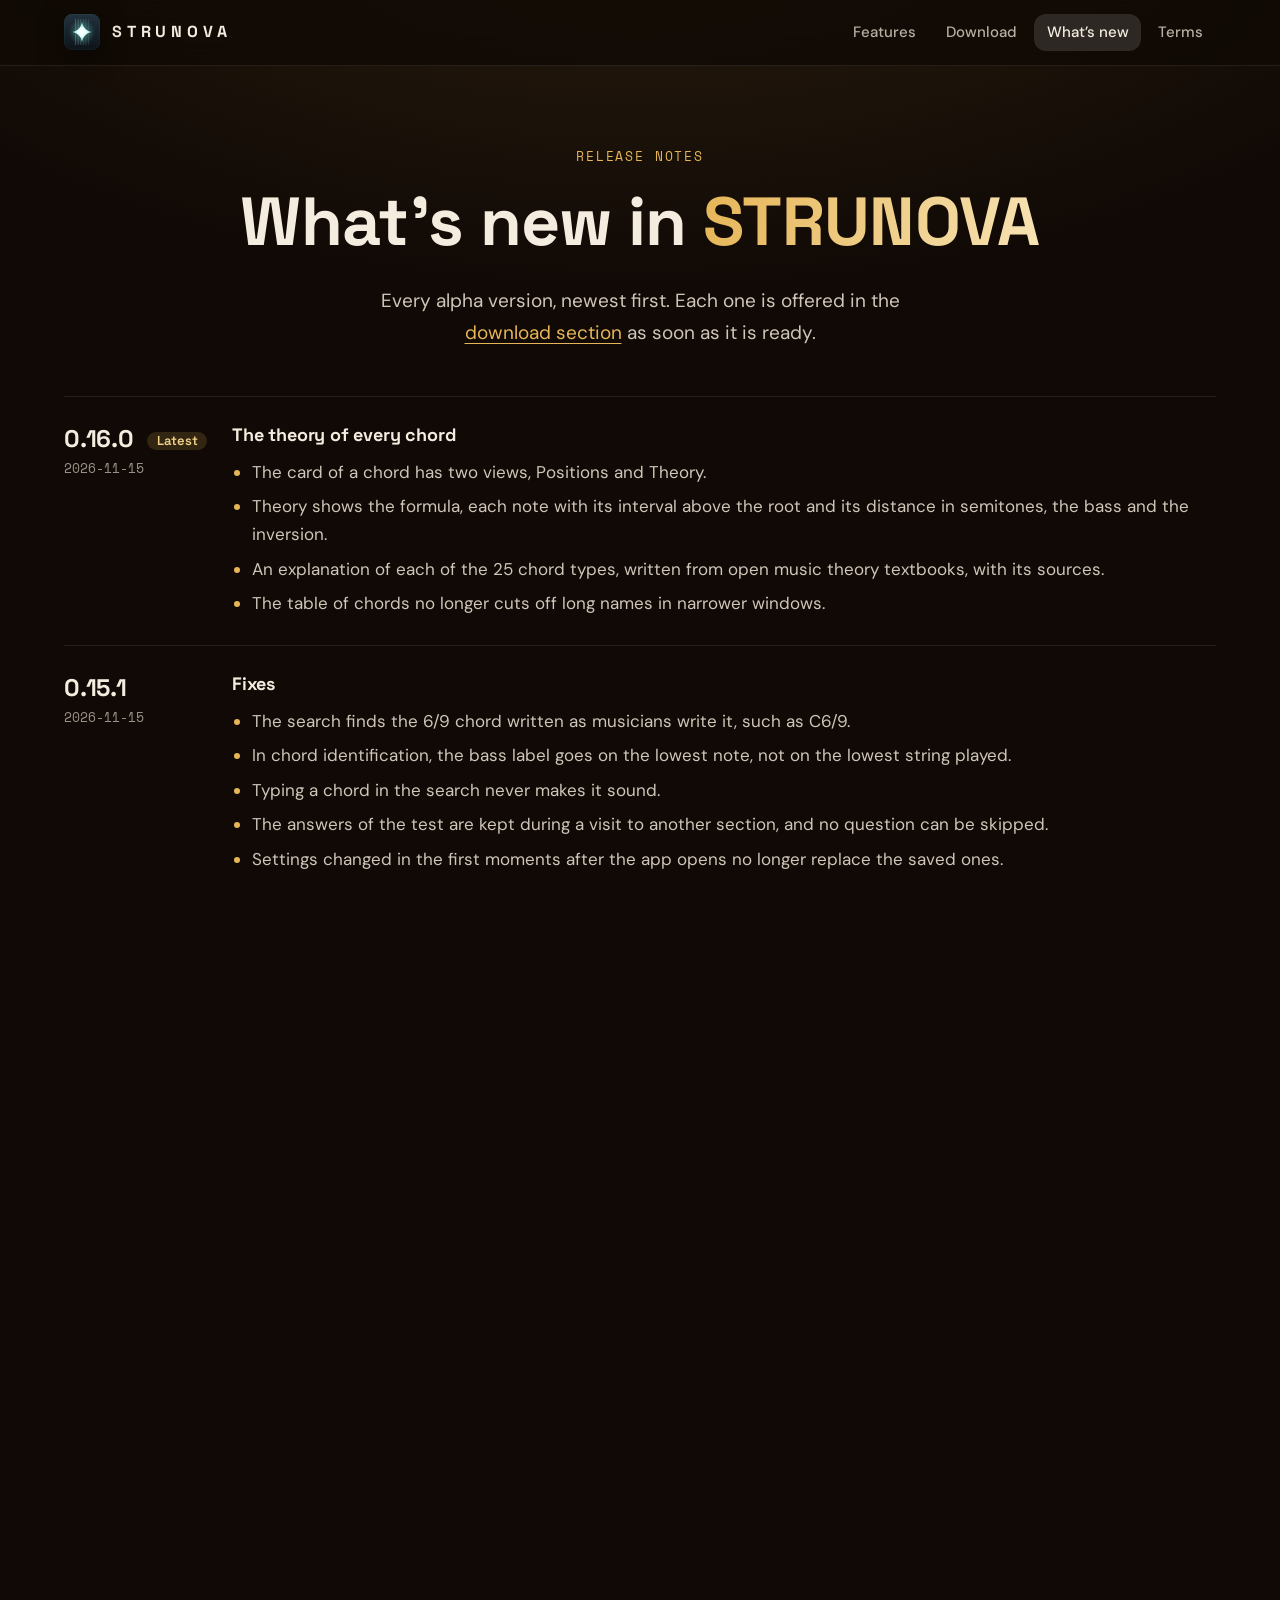
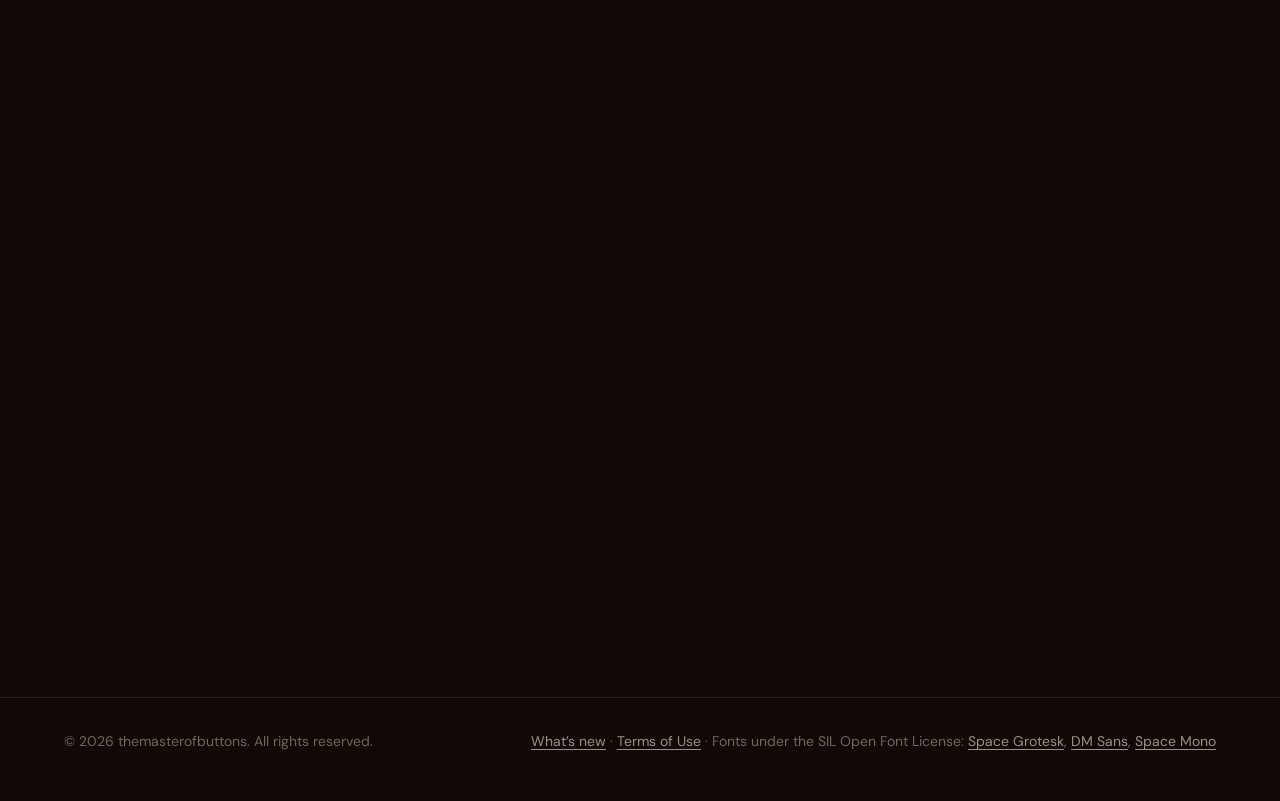
==== releases.html @ 319bda6f "Offer STRUNOVA 0.16.0 alpha: the theory of every chord Co-Authored-By: Claude Opus 5.5 <noreply@anth" ====
<!doctype html>
<html lang="en">
  <head>
    <meta charset="utf-8" />
    <meta name="viewport" content="width=device-width, initial-scale=1" />
    <meta
      http-equiv="Content-Security-Policy"
      content="default-src 'self'; base-uri 'none'; form-action 'none'"
    />
    <meta name="description" content="Release notes of every STRUNOVA alpha version." />
    <meta name="theme-color" content="#100905" />
    <title>What’s new · STRUNOVA</title>
    <link rel="icon" type="image/png" href="favicon.png" />
    <link rel="stylesheet" href="styles.css?v=3" />
  </head>
  <body>
    <header class="top">
      <div class="wrap">
        <a class="brand" href="./" aria-label="STRUNOVA, home">
          <svg viewBox="64 64 896 896" aria-hidden="true">
            <defs>
              <linearGradient id="logo-bg" x1="0" y1="0" x2="0" y2="1">
                <stop offset="0" stop-color="#22323d" />
                <stop offset="1" stop-color="#0d141a" />
              </linearGradient>
              <radialGradient id="logo-glow" cx="0.5" cy="0.5" r="0.5">
                <stop offset="0" stop-color="#62cdbb" stop-opacity="0.55" />
                <stop offset="1" stop-color="#62cdbb" stop-opacity="0" />
              </radialGradient>
              <radialGradient id="logo-star" cx="0.5" cy="0.5" r="0.5">
                <stop offset="0" stop-color="#ffffff" />
                <stop offset="0.45" stop-color="#e9fffb" />
                <stop offset="1" stop-color="#62cdbb" />
              </radialGradient>
            </defs>
            <rect x="64" y="64" width="896" height="896" rx="208" fill="url(#logo-bg)" />
            <rect x="67" y="67" width="890" height="890" rx="205" fill="none" stroke="#62cdbb" stroke-opacity="0.35" stroke-width="6" />
            <g stroke="#aab8c5" stroke-opacity="0.5" stroke-linecap="round">
              <line x1="352" y1="196" x2="352" y2="828" stroke-width="16" />
              <line x1="416" y1="196" x2="416" y2="828" stroke-width="14" />
              <line x1="480" y1="196" x2="480" y2="828" stroke-width="12" />
              <line x1="544" y1="196" x2="544" y2="828" stroke-width="10" />
              <line x1="608" y1="196" x2="608" y2="828" stroke-width="9" />
              <line x1="672" y1="196" x2="672" y2="828" stroke-width="8" />
            </g>
            <circle cx="512" cy="512" r="330" fill="url(#logo-glow)" />
            <path d="M 512 272 Q 550.4 473.6 752 512 Q 550.4 550.4 512 752 Q 473.6 550.4 272 512 Q 473.6 473.6 512 272 Z" fill="url(#logo-star)" />
          </svg>
          <span>STRUNOVA</span>
        </a>
        <nav class="nav" aria-label="Site">
          <a href="./#features">Features</a>
          <a href="./#download">Download</a>
          <a href="releases.html" aria-current="page">What’s new</a>
          <a href="terms.html">Terms</a>
        </nav>
      </div>
    </header>

    <main class="wrap">
      <div class="hero">
        <p class="eyebrow">Release notes</p>
        <h1>What’s new in <span class="gold">STRUNOVA</span></h1>
        <p class="lead">
          Every alpha version, newest first. Each one is offered in the
          <a href="./#download">download section</a> as soon as it is ready.
        </p>
      </div>
        <article class="release reveal">
          <div>
            <h2>0.16.0 <span class="status latest">Latest</span></h2>
            <time datetime="2026-11-15">2026-11-15</time>
          </div>
          <div>
            <h3>The theory of every chord</h3>
            <ul>
            <li>The card of a chord has two views, Positions and Theory.</li>
            <li>Theory shows the formula, each note with its interval above the root and its distance in semitones, the bass and the inversion.</li>
            <li>An explanation of each of the 25 chord types, written from open music theory textbooks, with its sources.</li>
            <li>The table of chords no longer cuts off long names in narrower windows.</li>
            </ul>
          </div>
        </article>
        <article class="release reveal">
          <div>
            <h2>0.15.1</h2>
            <time datetime="2026-11-15">2026-11-15</time>
          </div>
          <div>
            <h3>Fixes</h3>
            <ul>
            <li>The search finds the 6/9 chord written as musicians write it, such as C6/9.</li>
            <li>In chord identification, the bass label goes on the lowest note, not on the lowest string played.</li>
            <li>Typing a chord in the search never makes it sound.</li>
            <li>The answers of the test are kept during a visit to another section, and no question can be skipped.</li>
            <li>Settings changed in the first moments after the app opens no longer replace the saved ones.</li>
            </ul>
          </div>
        </article>
        <article class="release reveal">
          <div>
            <h2>0.15.0</h2>
            <time datetime="2026-11-14">2026-11-14</time>
          </div>
          <div>
            <h3>Lesson 1 is complete</h3>
            <ul>
            <li>Chapters on the amplifier and on effects pedals, with their drawings.</li>
            <li>The whole sound path in an interactive diagram, for each kind of guitar.</li>
            <li>A test of ten questions at the end of the lesson, with the score.</li>
            </ul>
          </div>
        </article>
        <article class="release reveal">
          <div>
            <h2>0.14.5</h2>
            <time datetime="2026-11-14">2026-11-14</time>
          </div>
          <div>
            <h3>More drawings in Lesson 1</h3>
            <ul>
            <li>How a guitar can play its effects through its own body, and how that differs from the pickup of a classic electric guitar.</li>
            <li>Twelve new drawings, among them guitars drawn in the style of a classic electric guitar and of a smart guitar.</li>
            </ul>
          </div>
        </article>
        <article class="release reveal">
          <div>
            <h2>0.14.0</h2>
            <time datetime="2026-11-14">2026-11-14</time>
          </div>
          <div>
            <h3>More chapters of Lesson 1</h3>
            <ul>
            <li>The acoustic and electro-acoustic guitar: steel strings, pickups, the preamplifier, feedback.</li>
            <li>Guitars that play their effects through their own body.</li>
            <li>The electric guitar: magnetic pickups, single-coil and humbucker, volume and tone.</li>
            </ul>
          </div>
        </article>
        <article class="release reveal">
          <div>
            <h2>0.13.0</h2>
            <time datetime="2026-11-14">2026-11-14</time>
          </div>
          <div>
            <h3>Lessons</h3>
            <ul>
            <li>The Theory section starts with Lesson 1, about the guitar and its sound: what sound is, the parts of a guitar, the sound path of a classical guitar.</li>
            <li>Lessons read card by card, with drawings and notes to hear; the chapters read are remembered.</li>
            <li>The sidebar shows the STRUNOVA icon.</li>
            </ul>
          </div>
        </article>
        <article class="release reveal">
          <div>
            <h2>0.12.0</h2>
            <time datetime="2026-11-12">2026-11-12</time>
          </div>
          <div>
            <h3>Favorites</h3>
            <ul>
            <li>A star on every chord keeps it with the position shown.</li>
            <li>The Favorites section shows the starred chords as cards to see, hear and open in the library.</li>
            </ul>
          </div>
        </article>
        <article class="release reveal">
          <div>
            <h2>0.11.0</h2>
            <time datetime="2026-11-11">2026-11-11</time>
          </div>
          <div>
            <h3>Settings</h3>
            <ul>
            <li>The volume is kept from one session to the next.</li>
            <li>Sound as soon as a note or a chord is chosen, a fretboard of 12, 15 or 17 frets, and note names under the mouse.</li>
            <li>Settings are saved automatically, on your computer only.</li>
            </ul>
          </div>
        </article>
        <article class="release reveal">
          <div>
            <h2>0.10.5</h2>
            <time datetime="2026-11-11">2026-11-11</time>
          </div>
          <div>
            <h3>Motion in the manner of iOS and macOS</h3>
            <ul>
            <li>Buttons give way under a click and spring back; selections slide.</li>
            <li>Sliders swell while held and glide to a click; fingers glide to the next position.</li>
            </ul>
          </div>
        </article>
        <article class="release reveal">
          <div>
            <h2>0.10.0</h2>
            <time datetime="2026-11-10">2026-11-10</time>
          </div>
          <div>
            <h3>A new design</h3>
            <ul>
            <li>Warm, dark surfaces and a gold accent, new fonts and icons.</li>
            <li>The chord library as a table of chord types and roots, with the chosen chord beside it.</li>
            <li>A wooden fretboard for chord identification, with an Example button, and example progressions to try.</li>
            <li>The voicing with open strings now comes first among voicings at the same place on the neck.</li>
            </ul>
          </div>
        </article>
        <article class="release reveal">
          <div>
            <h2>0.9.0</h2>
            <time datetime="2026-11-10">2026-11-10</time>
          </div>
          <div>
            <h3>Filters for the positions of a chord</h3>
            <ul>
            <li>Filter by level, open or barre, place on the neck and number of fingers.</li>
            </ul>
          </div>
        </article>
        <article class="release reveal">
          <div>
            <h2>0.8.0</h2>
            <time datetime="2026-11-10">2026-11-10</time>
          </div>
          <div>
            <h3>269 chords</h3>
            <ul>
            <li>Eight more chord types, among them maj9, m9, 13, 6/9, 7♯9 and 7♭9, and more positions along the neck: 269 chords with 459 positions.</li>
            </ul>
          </div>
        </article>
        <article class="release reveal">
          <div>
            <h2>0.7.0</h2>
            <time datetime="2026-11-09">2026-11-09</time>
          </div>
          <div>
            <h3>192 chords</h3>
            <ul>
            <li>Twelve more chord types, from power chords and suspended chords to diminished, augmented and ninth chords, and seven common slash chords.</li>
            </ul>
          </div>
        </article>
        <article class="release reveal">
          <div>
            <h2>0.6.5</h2>
            <time datetime="2026-11-09">2026-11-09</time>
          </div>
          <div>
            <h3>Build music</h3>
            <ul>
            <li>Write chords in your own order, see them with their diagrams and hear them in time.</li>
            </ul>
          </div>
        </article>
        <article class="release reveal">
          <div>
            <h2>0.6.0</h2>
            <time datetime="2026-11-09">2026-11-09</time>
          </div>
          <div>
            <h3>Seventh chords</h3>
            <ul>
            <li>The chord types 7, maj7 and m7, open and barre.</li>
            <li>Identification accepts the tones a chord may leave out, such as the fifth of C7.</li>
            </ul>
          </div>
        </article>
        <article class="release reveal">
          <div>
            <h2>0.5.0</h2>
            <time datetime="2026-11-08">2026-11-08</time>
          </div>
          <div>
            <h3>Chord identification</h3>
            <ul>
            <li>Choose notes on a fretboard and find the chords of the library that have exactly those notes.</li>
            </ul>
          </div>
        </article>
        <article class="release reveal">
          <div>
            <h2>0.4.0</h2>
            <time datetime="2026-11-08">2026-11-08</time>
          </div>
          <div>
            <h3>Listen to the positions</h3>
            <ul>
            <li>Synthesized plucked strings: hear a position strummed, string by string or one string at a time, and every position in turn.</li>
            </ul>
          </div>
        </article>
        <article class="release reveal">
          <div>
            <h2>0.3.0</h2>
            <time datetime="2026-11-08">2026-11-08</time>
          </div>
          <div>
            <h3>Chord diagrams</h3>
            <ul>
            <li>Diagrams with fingers, barres, open and muted strings and the notes of every string.</li>
            </ul>
          </div>
        </article>
        <article class="release reveal">
          <div>
            <h2>0.2.0</h2>
            <time datetime="2026-11-07">2026-11-07</time>
          </div>
          <div>
            <h3>Chord search and a first library</h3>
            <ul>
            <li>Search a chord by name, among 24 major and minor chords with 56 positions played and checked.</li>
            <li>The exact message when a chord is not in the library.</li>
            </ul>
          </div>
        </article>
        <article class="release reveal">
          <div>
            <h2>0.1.1</h2>
            <time datetime="2026-11-07">2026-11-07</time>
          </div>
          <div>
            <h3>The STRUNOVA icon</h3>
            <ul>
            <li>The app gets its icon and its first final look.</li>
            </ul>
          </div>
        </article>
        <article class="release reveal">
          <div>
            <h2>0.1.0</h2>
            <time datetime="2026-11-06">2026-11-06</time>
          </div>
          <div>
            <h3>The first alpha</h3>
            <ul>
            <li>The STRUNOVA window and its sections, in Romanian, working offline.</li>
            </ul>
          </div>
        </article>
    </main>

    <footer>
      <div class="wrap">
        <p>© 2026 themasterofbuttons. All rights reserved.</p>
        <p>
          <a href="releases.html">What’s new</a> · <a href="terms.html">Terms of Use</a> ·
          Fonts under the SIL Open Font License:
          <a href="fonts/LICENSE-space-grotesk.txt">Space Grotesk</a>,
          <a href="fonts/LICENSE-dm-sans.txt">DM Sans</a>,
          <a href="fonts/LICENSE-space-mono.txt">Space Mono</a>
        </p>
      </div>
    </footer>

    <script src="script.js"></script>
  </body>
</html>
---- styles.css ----
/* The STRUNOVA website, in the theme of the desktop app: warm, almost black
   surfaces, cream text and a gold accent, with the app's own fonts. */

/* Fonts bundled with the site (SIL Open Font License, see fonts/). */
@font-face {
  font-family: "Space Grotesk";
  font-style: normal;
  font-display: swap;
  font-weight: 300 700;
  src: url("fonts/space-grotesk-latin-ext-wght-normal.woff2") format("woff2");
  unicode-range: U+0100-02BA, U+02BD-02C5, U+02C7-02CC, U+02CE-02D7,
    U+02DD-02FF, U+0304, U+0308, U+0329, U+1D00-1DBF, U+1E00-1E9F, U+1EF2-1EFF,
    U+2020, U+20A0-20AB, U+20AD-20C0, U+2113, U+2C60-2C7F, U+A720-A7FF;
}

@font-face {
  font-family: "Space Grotesk";
  font-style: normal;
  font-display: swap;
  font-weight: 300 700;
  src: url("fonts/space-grotesk-latin-wght-normal.woff2") format("woff2");
  unicode-range: U+0000-00FF, U+0131, U+0152-0153, U+02BB-02BC, U+02C6, U+02DA,
    U+02DC, U+0304, U+0308, U+0329, U+2000-206F, U+20AC, U+2122, U+2191, U+2193,
    U+2212, U+2215, U+FEFF, U+FFFD;
}

@font-face {
  font-family: "DM Sans";
  font-style: normal;
  font-display: swap;
  font-weight: 100 1000;
  src: url("fonts/dm-sans-latin-ext-wght-normal.woff2") format("woff2");
  unicode-range: U+0100-02BA, U+02BD-02C5, U+02C7-02CC, U+02CE-02D7,
    U+02DD-02FF, U+0304, U+0308, U+0329, U+1D00-1DBF, U+1E00-1E9F, U+1EF2-1EFF,
    U+2020, U+20A0-20AB, U+20AD-20C0, U+2113, U+2C60-2C7F, U+A720-A7FF;
}

@font-face {
  font-family: "DM Sans";
  font-style: normal;
  font-display: swap;
  font-weight: 100 1000;
  src: url("fonts/dm-sans-latin-wght-normal.woff2") format("woff2");
  unicode-range: U+0000-00FF, U+0131, U+0152-0153, U+02BB-02BC, U+02C6, U+02DA,
    U+02DC, U+0304, U+0308, U+0329, U+2000-206F, U+20AC, U+2122, U+2191, U+2193,
    U+2212, U+2215, U+FEFF, U+FFFD;
}

@font-face {
  font-family: "Space Mono";
  font-style: normal;
  font-display: swap;
  font-weight: 400;
  src: url("fonts/space-mono-latin-ext-400-normal.woff2") format("woff2");
  unicode-range: U+0100-02BA, U+02BD-02C5, U+02C7-02CC, U+02CE-02D7,
    U+02DD-02FF, U+0304, U+0308, U+0329, U+1D00-1DBF, U+1E00-1E9F, U+1EF2-1EFF,
    U+2020, U+20A0-20AB, U+20AD-20C0, U+2113, U+2C60-2C7F, U+A720-A7FF;
}

@font-face {
  font-family: "Space Mono";
  font-style: normal;
  font-display: swap;
  font-weight: 400;
  src: url("fonts/space-mono-latin-400-normal.woff2") format("woff2");
  unicode-range: U+0000-00FF, U+0131, U+0152-0153, U+02BB-02BC, U+02C6, U+02DA,
    U+02DC, U+0304, U+0308, U+0329, U+2000-206F, U+20AC, U+2122, U+2191, U+2193,
    U+2212, U+2215, U+FEFF, U+FFFD;
}

@font-face {
  font-family: "Space Mono";
  font-style: normal;
  font-display: swap;
  font-weight: 700;
  src: url("fonts/space-mono-latin-ext-700-normal.woff2") format("woff2");
  unicode-range: U+0100-02BA, U+02BD-02C5, U+02C7-02CC, U+02CE-02D7,
    U+02DD-02FF, U+0304, U+0308, U+0329, U+1D00-1DBF, U+1E00-1E9F, U+1EF2-1EFF,
    U+2020, U+20A0-20AB, U+20AD-20C0, U+2113, U+2C60-2C7F, U+A720-A7FF;
}

@font-face {
  font-family: "Space Mono";
  font-style: normal;
  font-display: swap;
  font-weight: 700;
  src: url("fonts/space-mono-latin-700-normal.woff2") format("woff2");
  unicode-range: U+0000-00FF, U+0131, U+0152-0153, U+02BB-02BC, U+02C6, U+02DA,
    U+02DC, U+0304, U+0308, U+0329, U+2000-206F, U+20AC, U+2122, U+2191, U+2193,
    U+2212, U+2215, U+FEFF, U+FFFD;
}

:root {
  --bg: #100905;
  --surface: #1e1714;
  --surface-strong: #29231f;
  --surface-active: #2e2825;
  --text: #f4ecdf;
  --text-muted: #9a9085;
  --text-faint: #6f665d;
  --accent: #e6b557;
  --accent-light: #f2d28a;
  --accent-deep: #d4923c;
  --on-accent: #1d140b;
  --danger: #ff6b5a;
  --border: color-mix(in srgb, var(--text) 9%, transparent);
  --accent-soft: color-mix(in srgb, var(--accent) 16%, transparent);
  --accent-border: color-mix(in srgb, var(--accent) 45%, transparent);
  --gradient-accent: linear-gradient(
    135deg,
    var(--accent-light) 0%,
    var(--accent) 48%,
    var(--accent-deep) 100%
  );
  --gradient-title: linear-gradient(100deg, var(--accent) 0%, #f7e3b4 100%);
  --font-display: "Space Grotesk", "DM Sans", system-ui, sans-serif;
  --font-sans: "DM Sans", system-ui, "Segoe UI", Roboto, "Noto Sans", sans-serif;
  --font-mono: "Space Mono", "DejaVu Sans Mono", monospace;
  --radius: 1.25rem;
  /* A spring that overshoots a little, as on iOS and macOS. */
  --ease-spring: cubic-bezier(0.34, 1.4, 0.64, 1);
  --ease-out: cubic-bezier(0.22, 1, 0.36, 1);
  color-scheme: dark;
}

*,
*::before,
*::after {
  box-sizing: border-box;
}

html {
  scroll-behavior: smooth;
  scroll-padding-top: 5rem;
}

body {
  margin: 0;
  background-color: var(--bg);
  background-image: radial-gradient(
    ellipse 80rem 40rem at 50% -10rem,
    color-mix(in srgb, var(--accent) 14%, transparent),
    transparent 70%
  );
  background-repeat: no-repeat;
  color: var(--text);
  font-family: var(--font-sans);
  font-size: 1.0625rem;
  line-height: 1.65;
  -webkit-font-smoothing: antialiased;
}

h1,
h2,
h3 {
  margin: 0;
  font-family: var(--font-display);
  line-height: 1.15;
  letter-spacing: -0.01em;
}

p {
  margin: 0;
}

a {
  color: var(--accent);
  text-underline-offset: 0.2em;
}

code,
pre {
  font-family: var(--font-mono);
}

::selection {
  background-color: var(--accent-border);
}

:focus-visible {
  outline: 2px solid var(--accent);
  outline-offset: 3px;
}

.wrap {
  width: min(72rem, 100% - 3rem);
  margin: 0 auto;
}

/* The top bar */

.top {
  position: sticky;
  top: 0;
  z-index: 10;
  border-bottom: 1px solid var(--border);
  background-color: color-mix(in srgb, var(--bg) 78%, transparent);
  backdrop-filter: blur(14px);
}

.top .wrap {
  display: flex;
  flex-wrap: wrap;
  align-items: center;
  justify-content: space-between;
  gap: 0.75rem 1.5rem;
  padding: 0.85rem 0;
}

.brand {
  display: inline-flex;
  align-items: center;
  gap: 0.75rem;
  color: var(--text);
  text-decoration: none;
}

.brand svg {
  width: 2.25rem;
  height: 2.25rem;
  filter: drop-shadow(0 6px 14px rgb(0 0 0 / 45%));
}

.brand span {
  font-family: var(--font-display);
  font-size: 1rem;
  font-weight: 700;
  letter-spacing: 0.3em;
}

.nav {
  display: flex;
  flex-wrap: wrap;
  gap: 0.25rem;
}

.nav a {
  padding: 0.4rem 0.8rem;
  border-radius: 0.75rem;
  color: #b8afa4;
  font-size: 0.9375rem;
  font-weight: 500;
  text-decoration: none;
  transition:
    background-color 150ms ease,
    color 150ms ease;
}

.nav a:hover,
.nav a[aria-current="page"] {
  background-color: var(--surface-active);
  color: var(--text);
}

/* Buttons */

.button {
  display: inline-flex;
  align-items: center;
  justify-content: center;
  gap: 0.6rem;
  min-height: 3.25rem;
  padding: 0 1.6rem;
  border-radius: 0.9rem;
  background: var(--gradient-accent);
  color: var(--on-accent);
  font-weight: 700;
  text-decoration: none;
  box-shadow: 0 10px 30px -12px color-mix(in srgb, var(--accent) 70%, transparent);
  transition:
    box-shadow 200ms ease,
    scale 450ms var(--ease-spring);
}

.button:hover {
  box-shadow: 0 0 28px color-mix(in srgb, var(--accent) 45%, transparent);
}

.button:active {
  scale: 0.96;
  transition-duration: 90ms;
}

.button svg {
  width: 1.2rem;
  height: 1.2rem;
}

.button.quiet {
  background: var(--surface-active);
  color: var(--text);
  box-shadow: none;
}

.button.quiet:hover {
  background: #3a332e;
}

/* The hero */

.hero {
  padding: 5rem 0 3rem;
  text-align: center;
}

.eyebrow {
  margin: 0 0 1rem;
  color: var(--accent);
  font-family: var(--font-mono);
  font-size: 0.8125rem;
  letter-spacing: 0.14em;
  text-transform: uppercase;
}

.hero h1 {
  max-width: 50rem;
  margin: 0 auto;
  font-size: clamp(2.5rem, 6vw, 4.25rem);
  font-weight: 700;
}

.gold {
  background: var(--gradient-title);
  background-clip: text;
  color: transparent;
}

.lead {
  max-width: 38rem;
  margin: 1.5rem auto 0;
  color: #cfc6b9;
  font-size: 1.1875rem;
}

.actions {
  display: flex;
  flex-wrap: wrap;
  justify-content: center;
  gap: 0.75rem;
  margin-top: 2.25rem;
}

.meta {
  margin-top: 1rem;
  color: var(--text-muted);
  font-size: 0.9375rem;
}

.status {
  display: inline-flex;
  align-items: center;
  gap: 0.35rem;
  padding: 0.1rem 0.6rem;
  border-radius: 999px;
  background-color: var(--accent-soft);
  color: var(--accent-light);
  font-size: 0.8125rem;
  font-weight: 600;
}

/* The alpha warning, in red as the owner asked. */
.alert {
  max-width: 44rem;
  margin: 2.5rem auto 0;
  padding: 1.1rem 1.4rem;
  border: 2px solid var(--danger);
  border-radius: 1rem;
  background-color: color-mix(in srgb, var(--danger) 9%, transparent);
  text-align: left;
}

.alert p {
  color: #f6d3cc;
  font-size: 0.9375rem;
}

.alert p + p {
  margin-top: 0.6rem;
}

.alert strong {
  color: #ffb3a8;
}

.alert code {
  color: var(--text);
}

/* A window that frames a screenshot of the app. */
.shot {
  position: relative;
  margin: 0;
  overflow: hidden;
  border: 1px solid var(--border);
  border-radius: 1rem;
  background-color: var(--surface);
  box-shadow:
    0 40px 80px -30px rgb(0 0 0 / 85%),
    0 0 0 1px rgb(0 0 0 / 40%);
}

.shot::before {
  content: "";
  display: block;
  height: 1.9rem;
  border-bottom: 1px solid var(--border);
  background:
    radial-gradient(circle at 1.1rem 50%, #ff5f57 0.3rem, transparent 0.32rem),
    radial-gradient(circle at 2.1rem 50%, #febc2e 0.3rem, transparent 0.32rem),
    radial-gradient(circle at 3.1rem 50%, #28c840 0.3rem, transparent 0.32rem),
    #1a1411;
}

.shot img {
  display: block;
  width: 100%;
  height: auto;
}

.hero .shot {
  max-width: 64rem;
  margin: 4rem auto 0;
}

.glow {
  position: relative;
}

.glow::after {
  content: "";
  position: absolute;
  inset: 15% 10% -5%;
  z-index: -1;
  border-radius: 50%;
  background: radial-gradient(
    closest-side,
    color-mix(in srgb, var(--accent) 30%, transparent),
    transparent
  );
  filter: blur(40px);
}

/* Numbers */

.stats {
  display: grid;
  grid-template-columns: repeat(4, minmax(0, 1fr));
  gap: 1rem;
  margin: 4rem auto 0;
  padding: 0;
  list-style: none;
}

.stats li {
  padding: 1.4rem 1.5rem;
  border: 1px solid var(--border);
  border-radius: var(--radius);
  background: linear-gradient(160deg, #221b18 0%, var(--surface) 55%);
  text-align: left;
}

.stats strong {
  display: block;
  font-family: var(--font-display);
  font-size: 2.5rem;
  font-weight: 700;
  line-height: 1;
}

.stats span {
  display: block;
  margin-top: 0.5rem;
  color: var(--text-muted);
  font-size: 0.9375rem;
}

/* Sections */

section {
  padding: 5rem 0 0;
}

.section-title {
  max-width: 44rem;
  margin-bottom: 3rem;
}

.section-title h2 {
  font-size: clamp(2rem, 4vw, 2.75rem);
}

.section-title p {
  margin-top: 1rem;
  color: var(--text-muted);
}

/* A feature: words on one side, the app on the other. */
.feature {
  display: grid;
  grid-template-columns: minmax(0, 5fr) minmax(0, 7fr);
  align-items: center;
  gap: 3rem;
  margin-bottom: 5rem;
}

.feature:nth-child(even) .feature-text {
  order: 2;
}

.feature h3 {
  font-size: 1.75rem;
}

.feature p {
  margin-top: 0.9rem;
  color: #cfc6b9;
}

.feature ul {
  display: flex;
  flex-direction: column;
  gap: 0.5rem;
  margin: 1.25rem 0 0;
  padding-left: 1.25rem;
  color: var(--text-muted);
}

.feature li::marker {
  color: var(--accent);
}

.tag {
  display: inline-block;
  margin-bottom: 0.75rem;
  color: var(--accent);
  font-family: var(--font-mono);
  font-size: 0.8125rem;
  letter-spacing: 0.08em;
  text-transform: uppercase;
}

/* Cards */

.cards {
  display: grid;
  grid-template-columns: repeat(auto-fit, minmax(16rem, 1fr));
  gap: 1rem;
  margin: 0;
  padding: 0;
  list-style: none;
}

.card {
  padding: 1.6rem;
  border: 1px solid var(--border);
  border-radius: var(--radius);
  background: linear-gradient(160deg, #221b18 0%, var(--surface) 55%);
  box-shadow: inset 0 1px 0 color-mix(in srgb, var(--text) 5%, transparent);
  transition:
    border-color 200ms ease,
    translate 450ms var(--ease-spring);
}

.card:hover {
  border-color: var(--accent-border);
  translate: 0 -4px;
}

.card h3 {
  font-size: 1.25rem;
}

.card p {
  margin-top: 0.6rem;
  color: var(--text-muted);
}

.card .icon {
  display: grid;
  place-items: center;
  width: 2.75rem;
  height: 2.75rem;
  margin-bottom: 1.1rem;
  border-radius: 0.85rem;
  background-color: var(--accent-soft);
  color: var(--accent);
}

.card .icon svg {
  width: 1.4rem;
  height: 1.4rem;
}

/* The principle */

.principle {
  padding: 2.5rem;
  border: 1px solid var(--accent-border);
  border-radius: var(--radius);
  background:
    radial-gradient(
      circle at 90% 20%,
      color-mix(in srgb, var(--accent) 18%, transparent),
      transparent 55%
    ),
    linear-gradient(135deg, #2a2016 0%, var(--surface) 60%);
}

.principle h2 {
  font-size: clamp(1.75rem, 3.5vw, 2.5rem);
}

.principle p {
  max-width: 42rem;
  margin-top: 1rem;
  color: #d8cfc2;
  font-size: 1.125rem;
}

/* Download */

.download {
  display: grid;
  grid-template-columns: minmax(0, 1fr) minmax(0, 1fr);
  gap: 1.5rem;
  align-items: start;
}

.panel {
  padding: 2rem;
  border: 1px solid var(--border);
  border-radius: var(--radius);
  background: linear-gradient(160deg, #221b18 0%, var(--surface) 55%);
}

.panel h3 {
  font-size: 1.375rem;
}

.panel p,
.panel li {
  color: #cfc6b9;
}

/* Long paths and commands may break anywhere rather than leave the panel. */
.panel p code {
  overflow-wrap: anywhere;
}

.panel p + p,
.panel .button + p {
  margin-top: 0.9rem;
}

.panel .button {
  margin-top: 1.4rem;
}

.small {
  color: var(--text-muted) !important;
  font-size: 0.9375rem;
}

.steps {
  display: flex;
  flex-direction: column;
  gap: 0.6rem;
  margin: 1rem 0 0;
  padding-left: 1.4rem;
}

.steps li::marker {
  color: var(--accent);
  font-family: var(--font-mono);
}

.panel .steps + p,
.panel .code + p {
  margin-top: 1.1rem;
}

.code {
  display: flex;
  align-items: center;
  gap: 0.75rem;
  margin-top: 0.75rem;
  padding: 0.75rem 0.9rem;
  border: 1px solid var(--border);
  border-radius: 0.8rem;
  background-color: #150f0c;
}

.code code {
  flex: 1;
  min-width: 0;
  overflow-wrap: anywhere;
  color: var(--text);
  font-size: 0.875rem;
}

.copy {
  flex: none;
  padding: 0.3rem 0.7rem;
  border: 1px solid var(--border);
  border-radius: 999px;
  background-color: var(--surface-active);
  color: var(--text-muted);
  font: inherit;
  font-size: 0.8125rem;
  cursor: pointer;
  transition:
    color 150ms ease,
    border-color 150ms ease,
    scale 400ms var(--ease-spring);
}

.copy:hover {
  border-color: var(--accent-border);
  color: var(--text);
}

.copy:active {
  scale: 0.92;
}

.copy[data-copied="true"] {
  border-color: var(--accent);
  color: var(--accent);
}

/* The copy buttons need the script; without it the text is still there to
   select by hand. */
html:not(.js) .copy {
  display: none;
}

/* What's new */

.release {
  display: grid;
  grid-template-columns: 9rem minmax(0, 1fr);
  gap: 1.5rem;
  padding: 1.75rem 0;
  border-top: 1px solid var(--border);
}

.release h2 {
  font-size: 1.5rem;
}

.release time {
  display: block;
  margin-top: 0.35rem;
  color: var(--text-muted);
  font-family: var(--font-mono);
  font-size: 0.8125rem;
}

.release h3 {
  font-size: 1.125rem;
}

.release ul {
  display: flex;
  flex-direction: column;
  gap: 0.4rem;
  margin: 0.75rem 0 0;
  padding-left: 1.25rem;
  color: #cfc6b9;
}

.release li::marker {
  color: var(--accent);
}

.latest {
  margin-left: 0.5rem;
  vertical-align: middle;
}

/* Terms */

.legal {
  max-width: 46rem;
  padding: 4rem 0 2rem;
}

.legal h1 {
  font-size: clamp(2rem, 5vw, 3rem);
}

.legal h2 {
  margin-top: 2.25rem;
  font-size: 1.25rem;
}

.legal p,
.legal li {
  margin-top: 0.75rem;
  color: #cfc6b9;
}

.legal ul {
  padding-left: 1.25rem;
}

/* Footer */

footer {
  margin-top: 6rem;
  border-top: 1px solid var(--border);
}

footer .wrap {
  display: flex;
  flex-wrap: wrap;
  justify-content: space-between;
  gap: 0.75rem 2rem;
  padding: 2rem 0 3rem;
  color: var(--text-faint);
  font-size: 0.875rem;
}

footer a {
  color: var(--text-muted);
}

/* Things that rise into view as the page scrolls (only with JavaScript;
   what is already on screen when the page opens shows at once). */
.js .reveal:not(.is-visible) {
  opacity: 0;
  translate: 0 1.5rem;
}

.js .reveal {
  transition:
    opacity 700ms var(--ease-out),
    translate 900ms var(--ease-out);
}

@media (max-width: 52rem) {
  /* On a phone the top bar scrolls away with the page, so it does not
     take a fifth of the screen, and its links fit on one row. */
  html {
    scroll-padding-top: 1rem;
  }

  .top {
    position: static;
  }

  .top .wrap {
    gap: 0.5rem 1rem;
    padding: 0.75rem 0;
  }

  .nav {
    gap: 0;
    margin-left: -0.55rem;
  }

  .nav a {
    padding: 0.35rem 0.55rem;
    font-size: 0.875rem;
  }

  .stats {
    grid-template-columns: repeat(2, minmax(0, 1fr));
    gap: 0.75rem;
    margin-top: 3rem;
  }

  .stats li {
    padding: 1.1rem 1.2rem;
  }

  .stats strong {
    font-size: 2.1rem;
  }

  .feature,
  .download {
    grid-template-columns: minmax(0, 1fr);
  }

  .panel {
    padding: 1.5rem 1.25rem;
  }

  .panel .button {
    width: 100%;
    padding: 0 1.1rem;
  }

  .feature:nth-child(even) .feature-text {
    order: 0;
  }

  .release {
    grid-template-columns: minmax(0, 1fr);
    gap: 0.5rem;
  }
}

@media (prefers-reduced-motion: reduce) {
  html {
    scroll-behavior: auto;
  }

  .js .reveal {
    opacity: 1;
    translate: none;
    transition: none;
  }

  .button,
  .card,
  .copy {
    transition: none;
  }
}

/* Small phones: narrower margins and slightly smaller buttons, so the
   download buttons keep their text on one line. */
@media (max-width: 30rem) {
  .wrap {
    width: min(72rem, 100% - 2rem);
  }

  .button {
    padding: 0 1rem;
    font-size: 0.9375rem;
  }
}

/* A printed page shows every section, even those not yet scrolled to. */
@media print {
  .js .reveal:not(.is-visible) {
    opacity: 1;
    translate: none;
  }
}
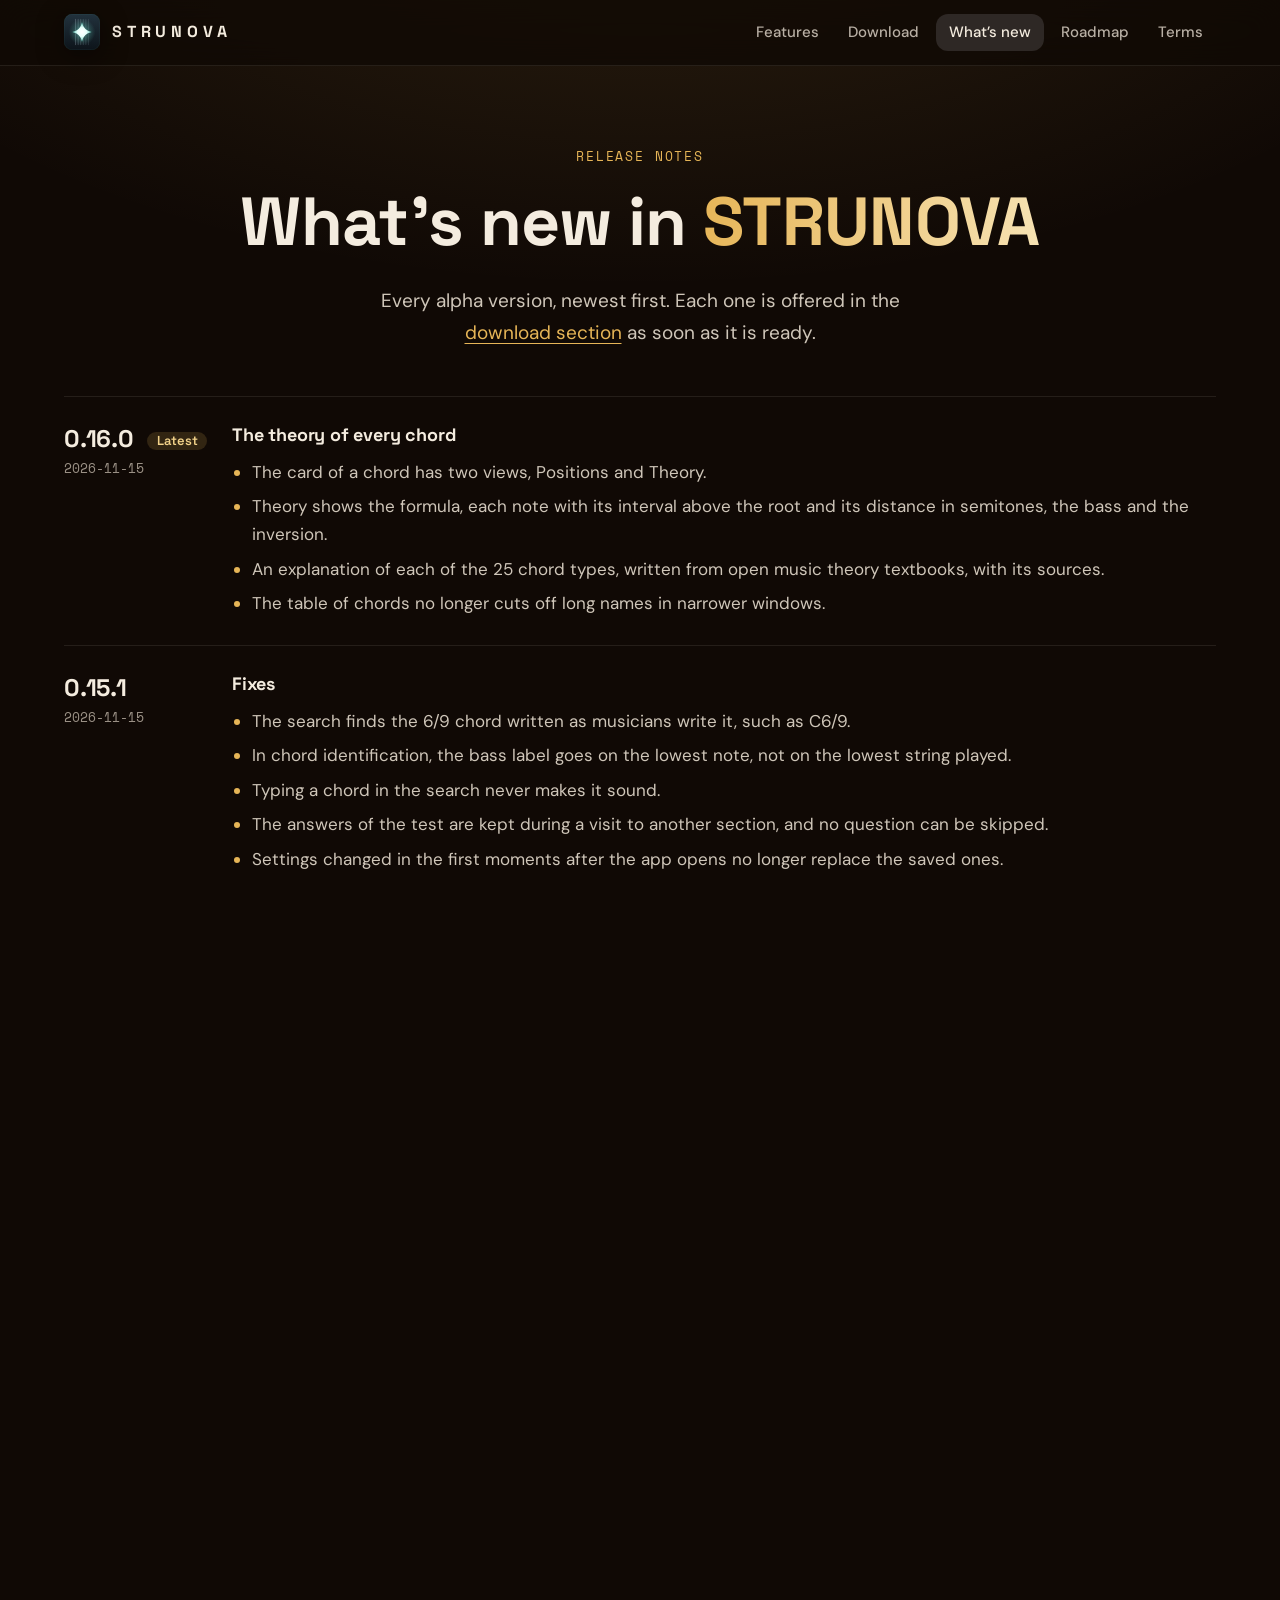
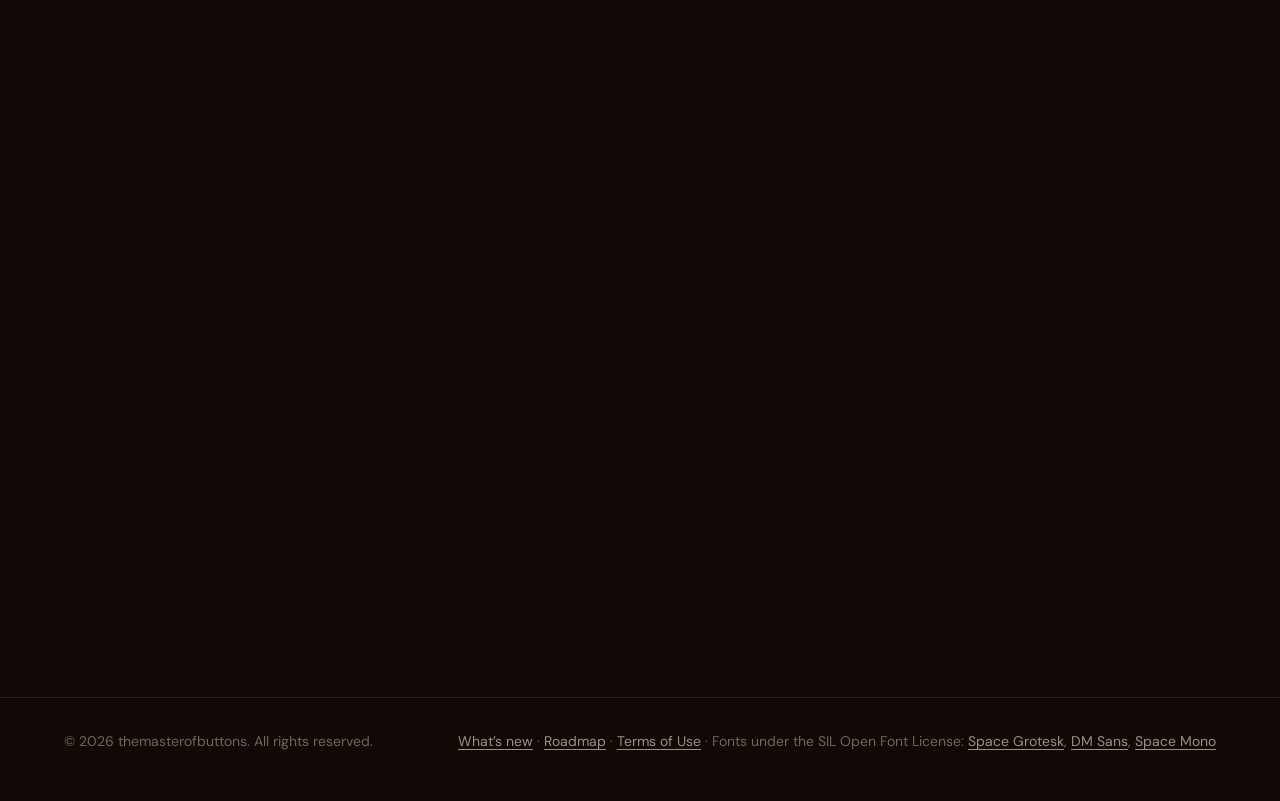
==== commit 6123df33: "A roadmap page; 0.16.0 was tested on Debian 13 roadmap.html shows the phases of STRUNOVA on a line: " ====
--- a/releases.html
+++ b/releases.html
@@ -11,7 +11,7 @@
     <meta name="theme-color" content="#100905" />
     <title>What’s new · STRUNOVA</title>
     <link rel="icon" type="image/png" href="favicon.png" />
-    <link rel="stylesheet" href="styles.css?v=3" />
+    <link rel="stylesheet" href="styles.css?v=4" />
   </head>
   <body>
     <header class="top">
@@ -52,6 +52,7 @@
           <a href="./#features">Features</a>
           <a href="./#download">Download</a>
           <a href="releases.html" aria-current="page">What’s new</a>
+          <a href="roadmap.html">Roadmap</a>
           <a href="terms.html">Terms</a>
         </nav>
       </div>
@@ -347,7 +348,8 @@
       <div class="wrap">
         <p>© 2026 themasterofbuttons. All rights reserved.</p>
         <p>
-          <a href="releases.html">What’s new</a> · <a href="terms.html">Terms of Use</a> ·
+          <a href="releases.html">What’s new</a> · <a href="roadmap.html">Roadmap</a> ·
+          <a href="terms.html">Terms of Use</a> ·
           Fonts under the SIL Open Font License:
           <a href="fonts/LICENSE-space-grotesk.txt">Space Grotesk</a>,
           <a href="fonts/LICENSE-dm-sans.txt">DM Sans</a>,
--- a/styles.css
+++ b/styles.css
@@ -317,6 +317,7 @@
   margin: 0 auto;
   font-size: clamp(2.5rem, 6vw, 4.25rem);
   font-weight: 700;
+  text-wrap: balance;
 }
 
 .gold {
@@ -778,6 +779,108 @@
   vertical-align: middle;
 }
 
+/* Roadmap: the phases on one line, from the first to the launch. */
+
+.phases {
+  position: relative;
+  max-width: 50rem;
+  margin: 0 auto;
+  padding: 0;
+  list-style: none;
+}
+
+/* The line that joins the phases. */
+.phases::before {
+  position: absolute;
+  top: 0.75rem;
+  bottom: 3rem;
+  left: calc(0.75rem - 1px);
+  width: 2px;
+  background: linear-gradient(var(--accent) 0%, var(--accent) 72%, var(--border) 100%);
+  content: "";
+}
+
+.phase {
+  position: relative;
+  padding: 0 0 2.75rem 3.25rem;
+}
+
+/* The dot of a phase: full when done, glowing while in progress, empty when planned. */
+.phase::before {
+  position: absolute;
+  top: 0.35rem;
+  left: 0;
+  width: 1.5rem;
+  height: 1.5rem;
+  border: 2px solid var(--accent);
+  border-radius: 50%;
+  background-color: var(--accent);
+  content: "";
+}
+
+.phase[data-state="now"]::before {
+  background-color: var(--bg);
+  box-shadow: 0 0 0 6px color-mix(in srgb, var(--accent) 22%, transparent);
+}
+
+.phase[data-state="next"]::before {
+  border-color: var(--text-faint);
+  background-color: var(--bg);
+}
+
+/* The status sits after the name, or under it, at the left, on a narrow screen. */
+.phase h2 {
+  display: flex;
+  flex-wrap: wrap;
+  align-items: center;
+  gap: 0.35rem 0.6rem;
+  font-size: 1.5rem;
+}
+
+.status.now {
+  background-color: color-mix(in srgb, var(--accent) 30%, transparent);
+  color: var(--text);
+}
+
+.status.next {
+  background-color: var(--surface-active);
+  color: var(--text-muted);
+}
+
+.phase p {
+  margin-top: 0.6rem;
+  color: #cfc6b9;
+}
+
+.phase h3 {
+  margin-top: 1.25rem;
+  color: var(--text-muted);
+  font-family: var(--font-mono);
+  font-size: 0.8125rem;
+  font-weight: 400;
+  letter-spacing: 0.12em;
+  text-transform: uppercase;
+}
+
+/* A list inside a list would get hollow markers; these stay full. */
+.phase ul {
+  display: flex;
+  flex-direction: column;
+  gap: 0.4rem;
+  margin: 0.75rem 0 0;
+  padding-left: 1.25rem;
+  color: #cfc6b9;
+  list-style: disc;
+}
+
+.phase .done li::marker {
+  color: var(--accent);
+}
+
+.phase .next li::marker {
+  color: var(--text-faint);
+}
+
 /* Terms */
 
 .legal {
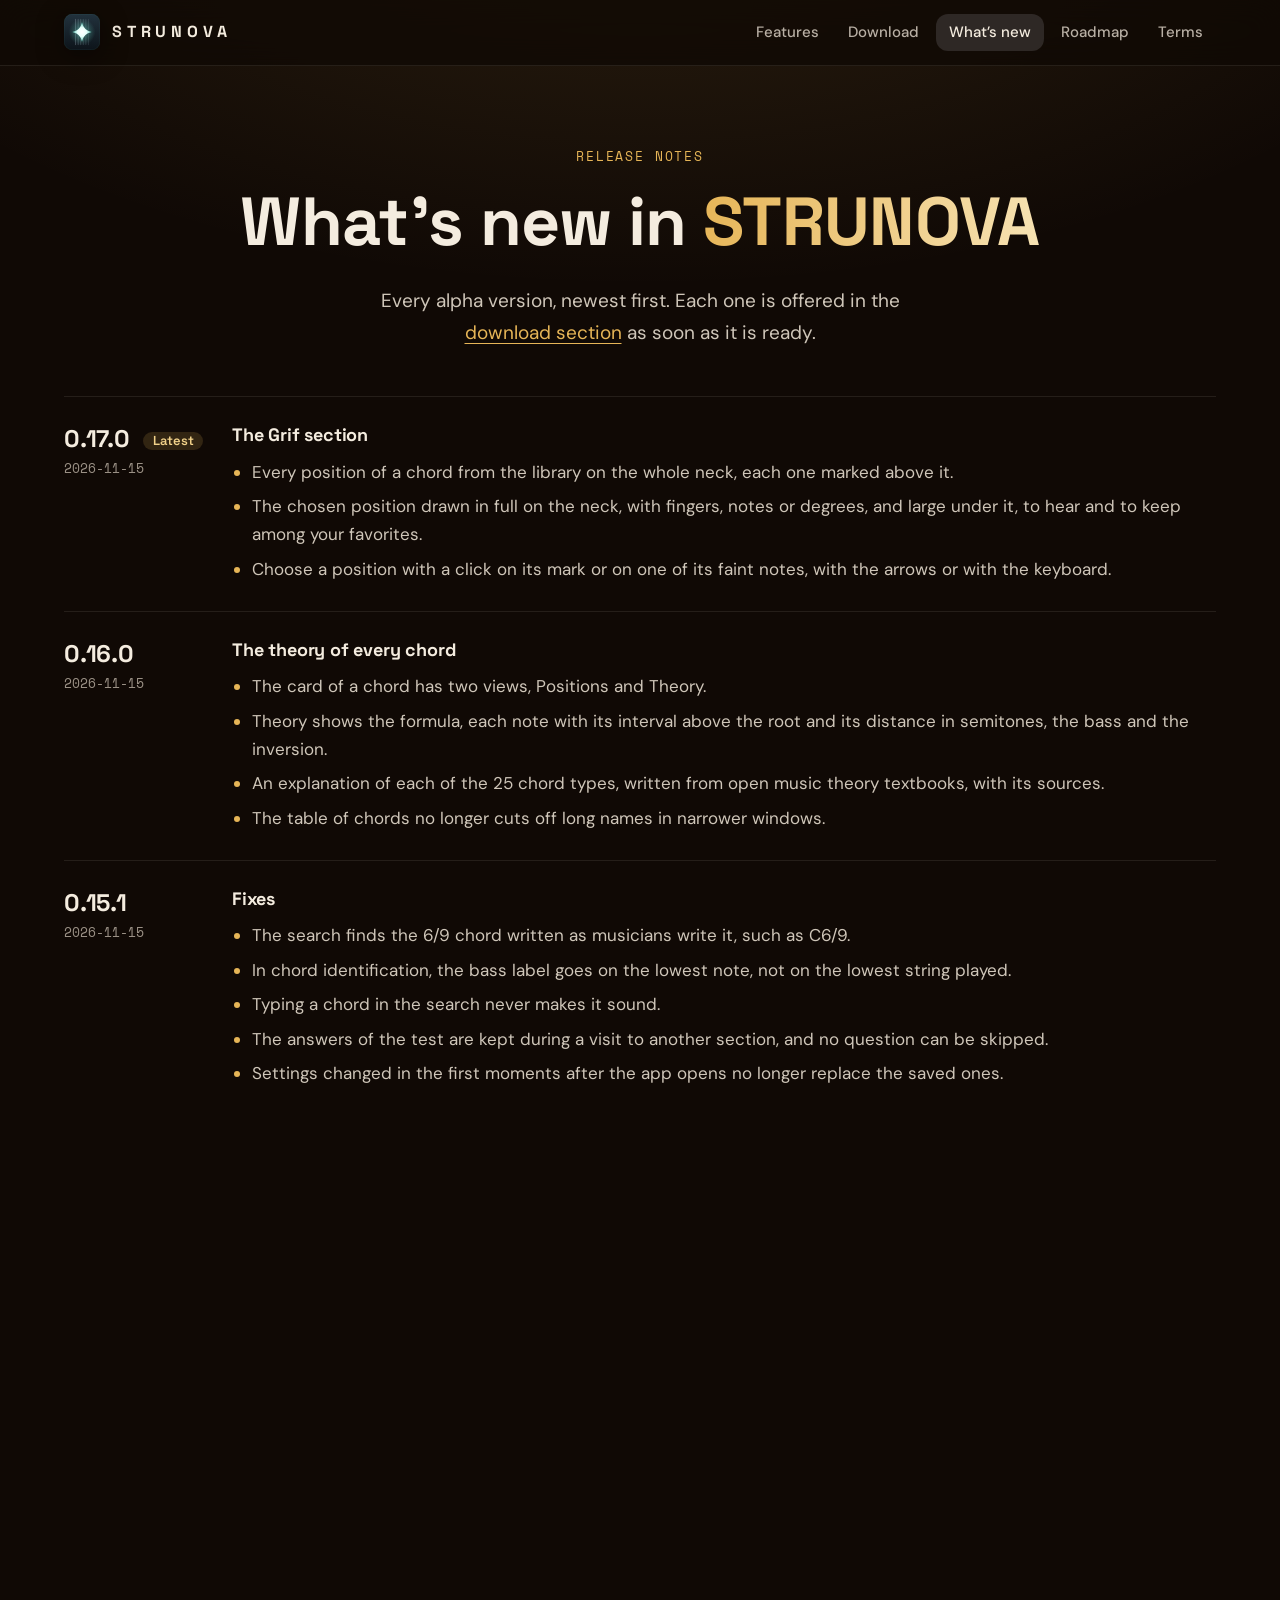
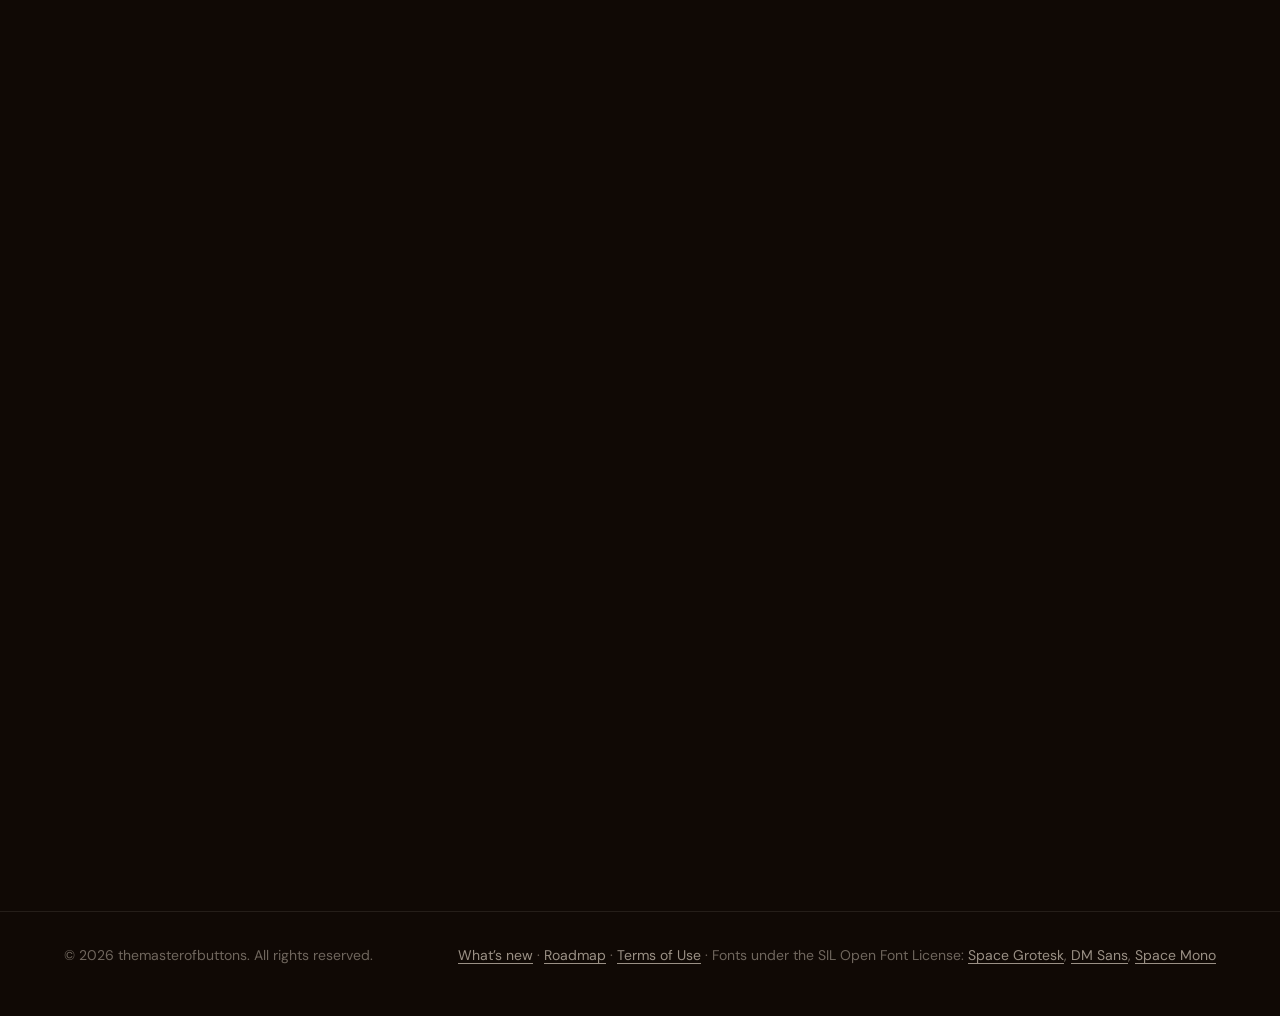
==== commit a8678c2c: "Offer STRUNOVA 0.17.0 alpha: the Grif section The features show Grif with a screenshot, the roadmap " ====
--- a/releases.html
+++ b/releases.html
@@ -69,7 +69,21 @@
       </div>
         <article class="release reveal">
           <div>
-            <h2>0.16.0 <span class="status latest">Latest</span></h2>
+            <h2>0.17.0 <span class="status latest">Latest</span></h2>
+            <time datetime="2026-11-15">2026-11-15</time>
+          </div>
+          <div>
+            <h3>The Grif section</h3>
+            <ul>
+            <li>Every position of a chord from the library on the whole neck, each one marked above it.</li>
+            <li>The chosen position drawn in full on the neck, with fingers, notes or degrees, and large under it, to hear and to keep among your favorites.</li>
+            <li>Choose a position with a click on its mark or on one of its faint notes, with the arrows or with the keyboard.</li>
+            </ul>
+          </div>
+        </article>
+        <article class="release reveal">
+          <div>
+            <h2>0.16.0</h2>
             <time datetime="2026-11-15">2026-11-15</time>
           </div>
           <div>
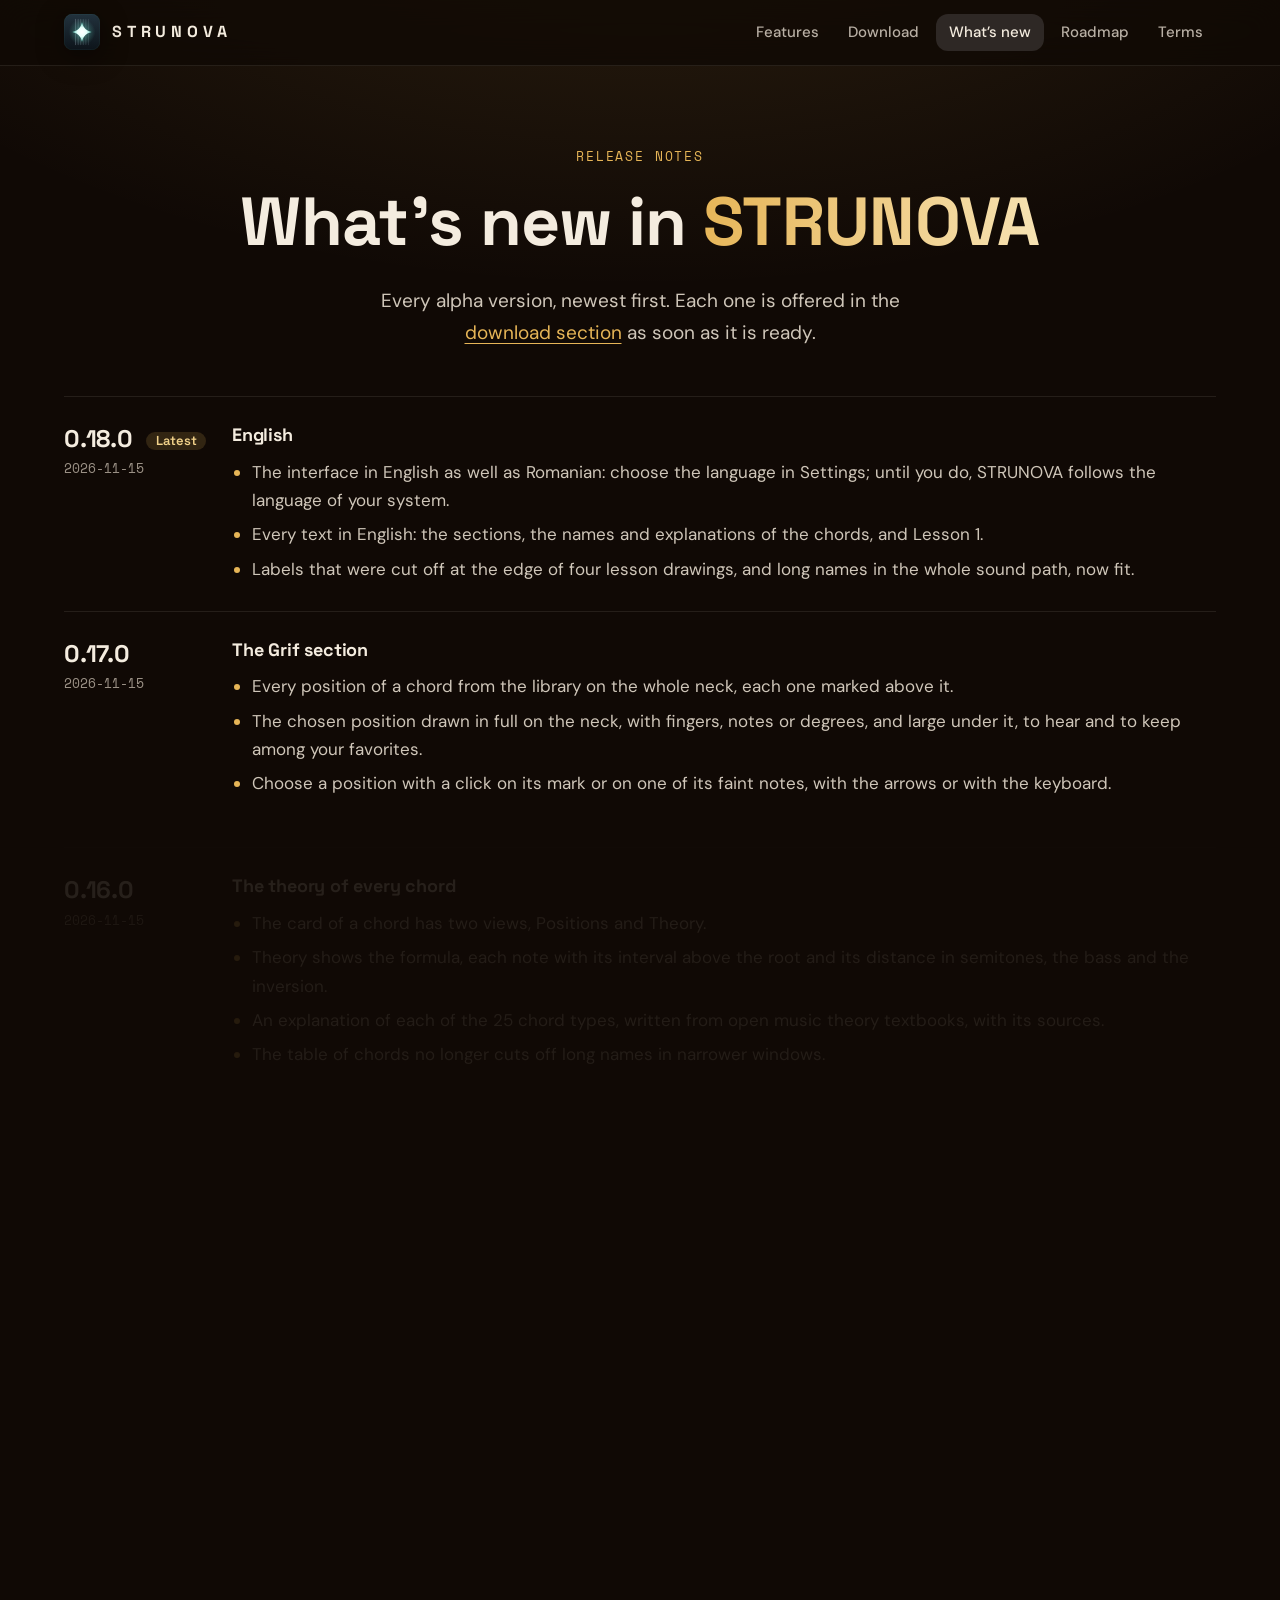
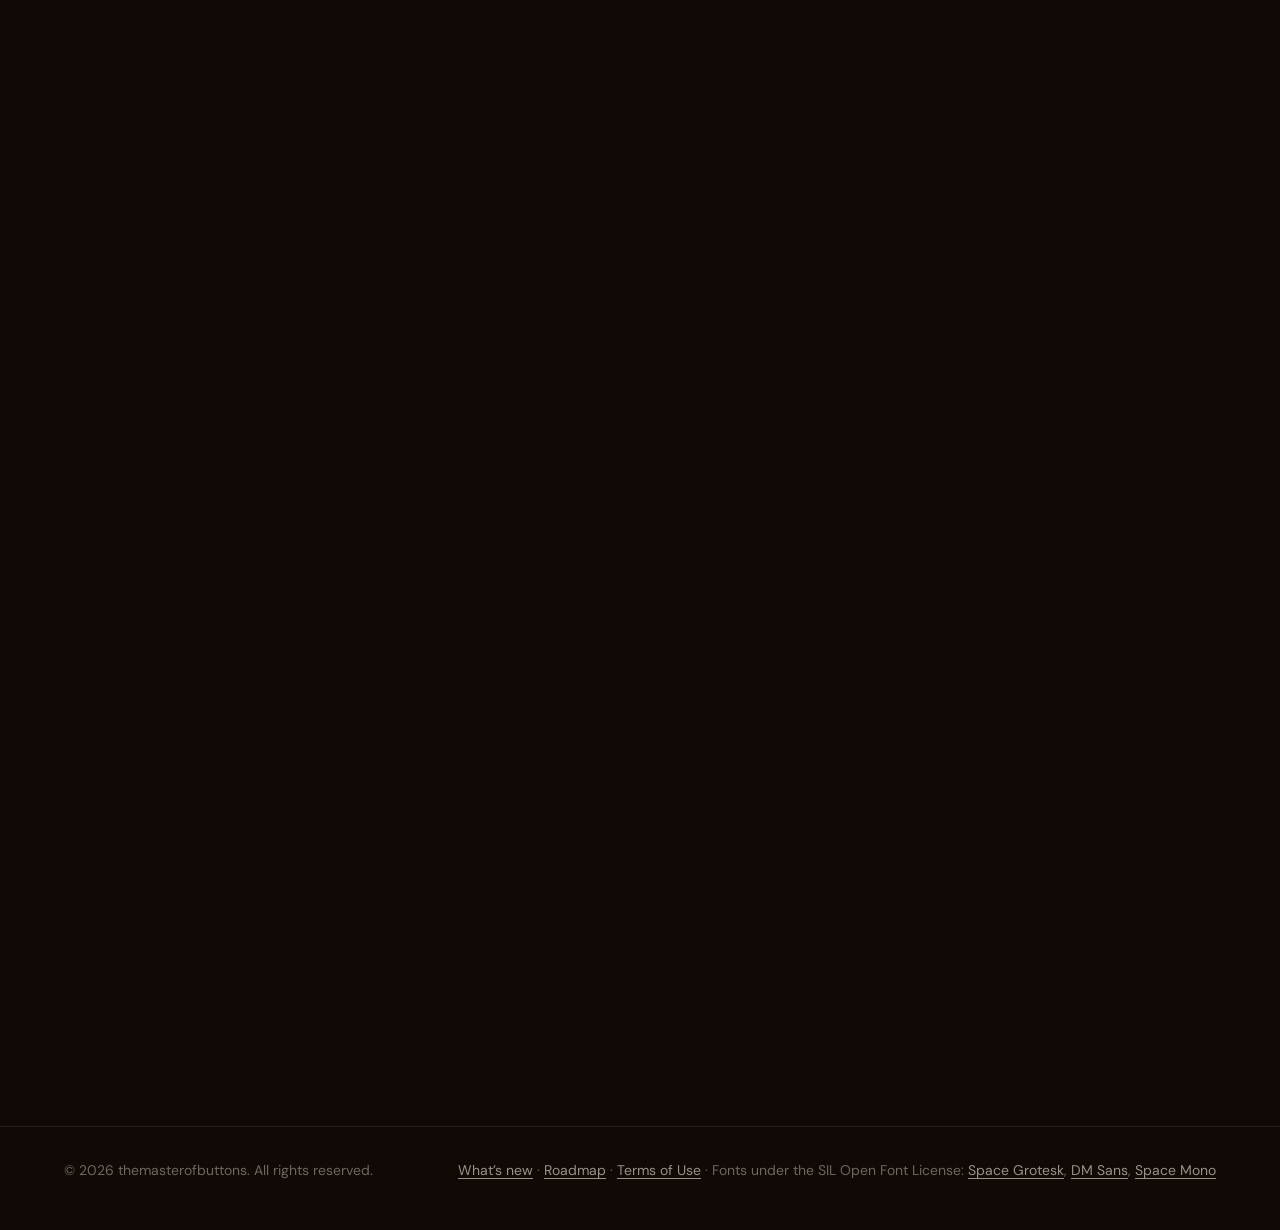
==== commit a2dd1b7c: "Offer STRUNOVA 0.18.0 alpha: English The screenshots now show the app in English, the alpha notice s" ====
--- a/releases.html
+++ b/releases.html
@@ -69,7 +69,21 @@
       </div>
         <article class="release reveal">
           <div>
-            <h2>0.17.0 <span class="status latest">Latest</span></h2>
+            <h2>0.18.0 <span class="status latest">Latest</span></h2>
+            <time datetime="2026-11-15">2026-11-15</time>
+          </div>
+          <div>
+            <h3>English</h3>
+            <ul>
+            <li>The interface in English as well as Romanian: choose the language in Settings; until you do, STRUNOVA follows the language of your system.</li>
+            <li>Every text in English: the sections, the names and explanations of the chords, and Lesson 1.</li>
+            <li>Labels that were cut off at the edge of four lesson drawings, and long names in the whole sound path, now fit.</li>
+            </ul>
+          </div>
+        </article>
+        <article class="release reveal">
+          <div>
+            <h2>0.17.0</h2>
             <time datetime="2026-11-15">2026-11-15</time>
           </div>
           <div>
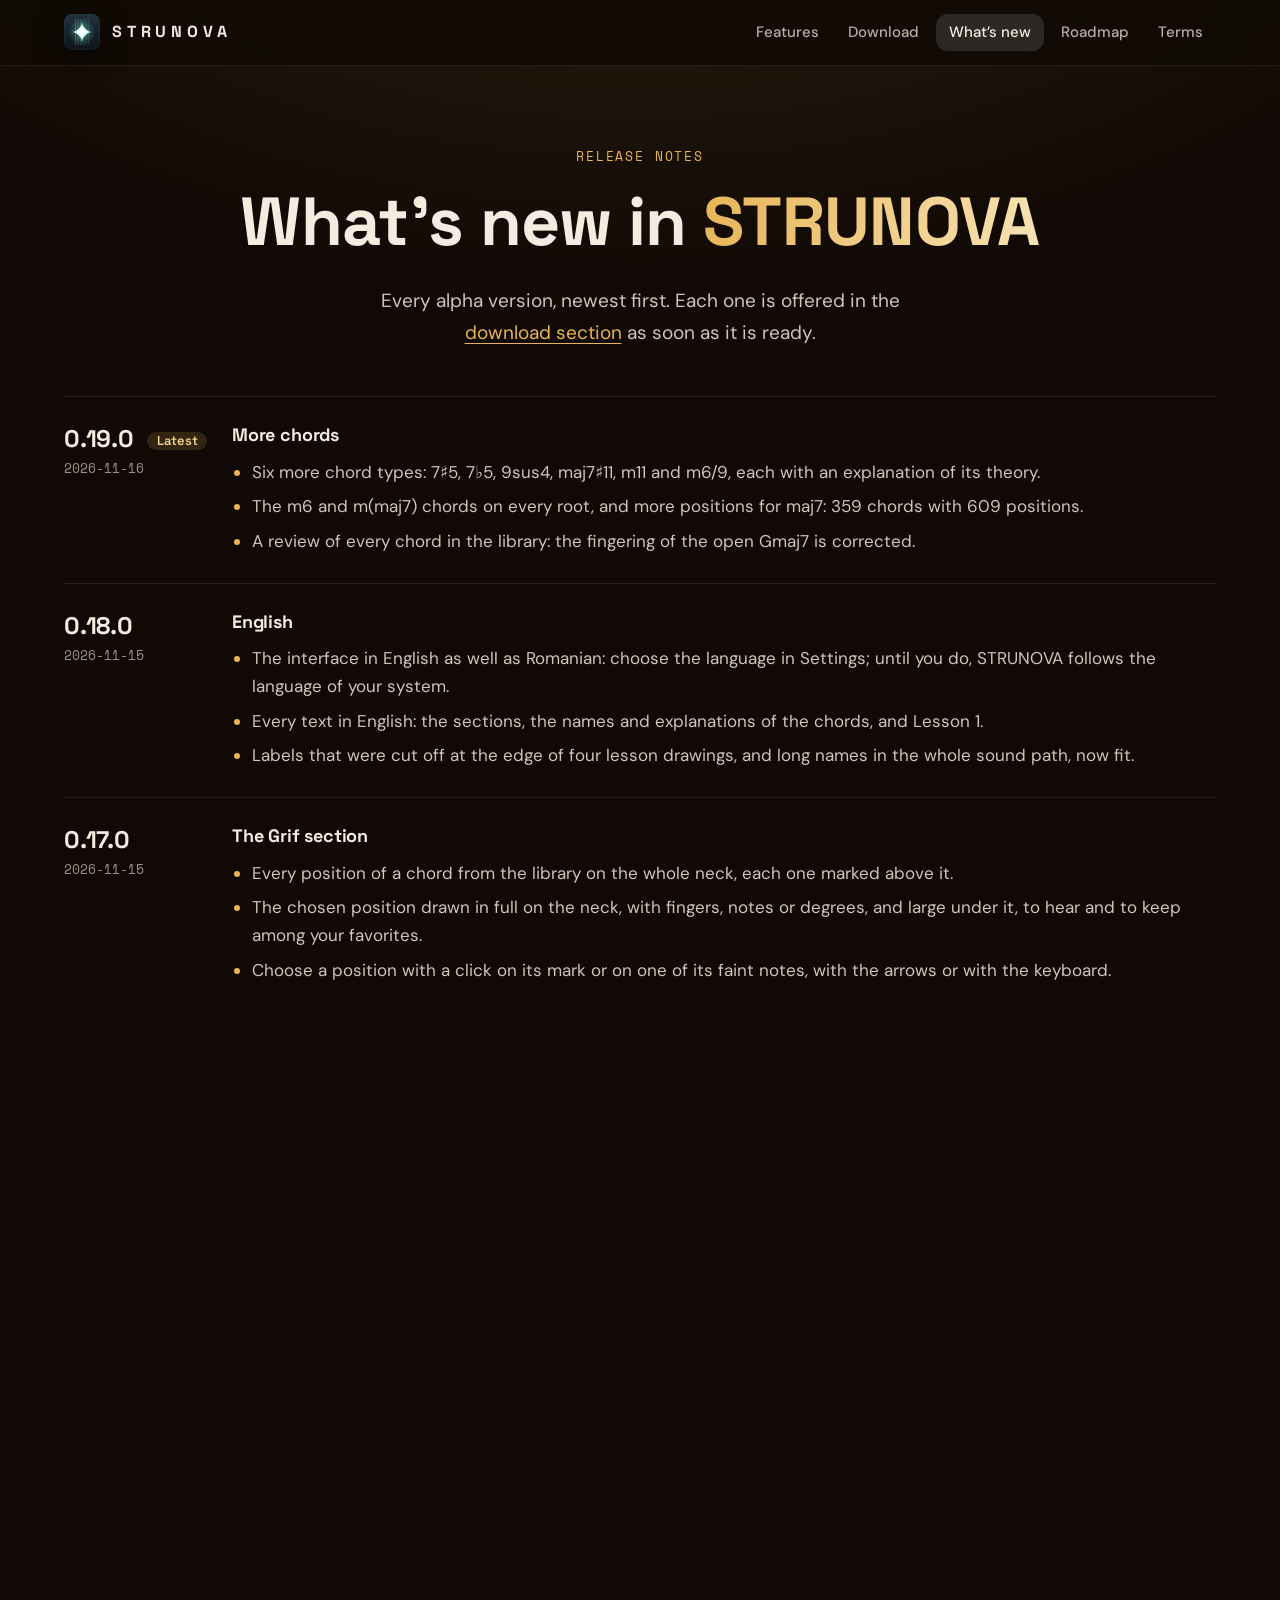
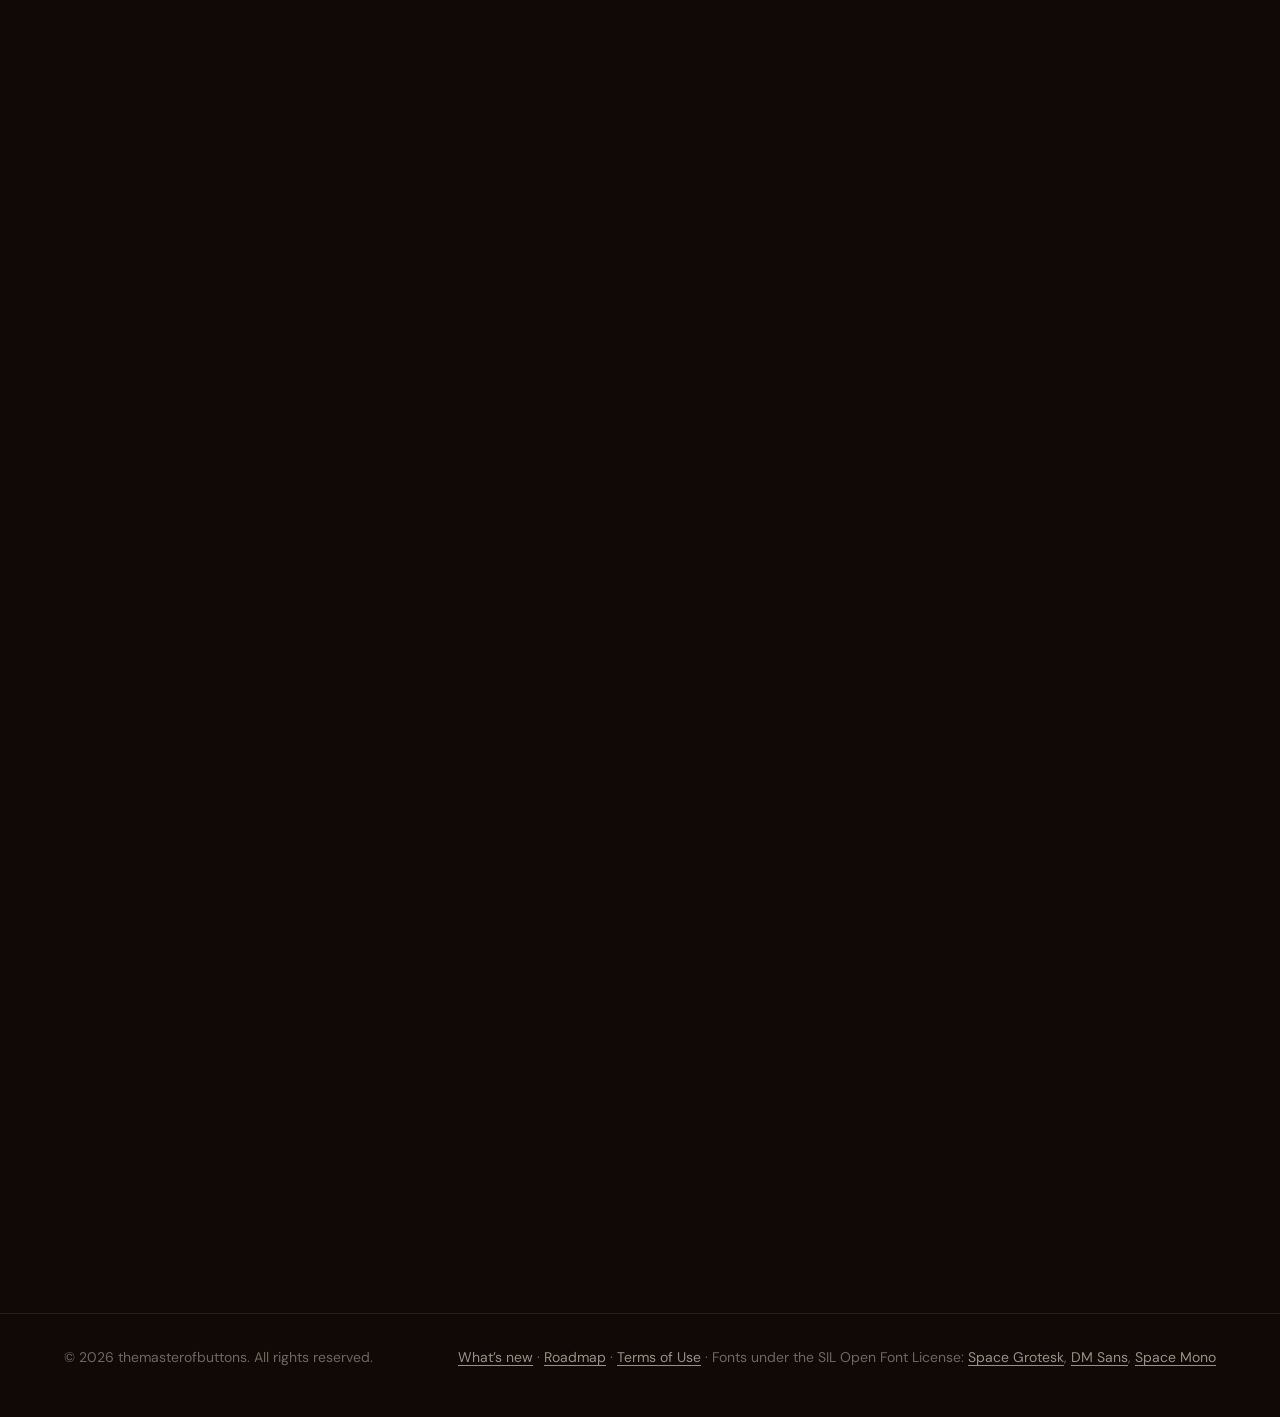
==== commit 577035d4: "Offer STRUNOVA 0.19.0 alpha: more chords, after a review of the library Six more chord types (7♯5, 7" ====
--- a/releases.html
+++ b/releases.html
@@ -69,7 +69,21 @@
       </div>
         <article class="release reveal">
           <div>
-            <h2>0.18.0 <span class="status latest">Latest</span></h2>
+            <h2>0.19.0 <span class="status latest">Latest</span></h2>
+            <time datetime="2026-11-16">2026-11-16</time>
+          </div>
+          <div>
+            <h3>More chords</h3>
+            <ul>
+            <li>Six more chord types: 7♯5, 7♭5, 9sus4, maj7♯11, m11 and m6/9, each with an explanation of its theory.</li>
+            <li>The m6 and m(maj7) chords on every root, and more positions for maj7: 359 chords with 609 positions.</li>
+            <li>A review of every chord in the library: the fingering of the open Gmaj7 is corrected.</li>
+            </ul>
+          </div>
+        </article>
+        <article class="release reveal">
+          <div>
+            <h2>0.18.0</h2>
             <time datetime="2026-11-15">2026-11-15</time>
           </div>
           <div>
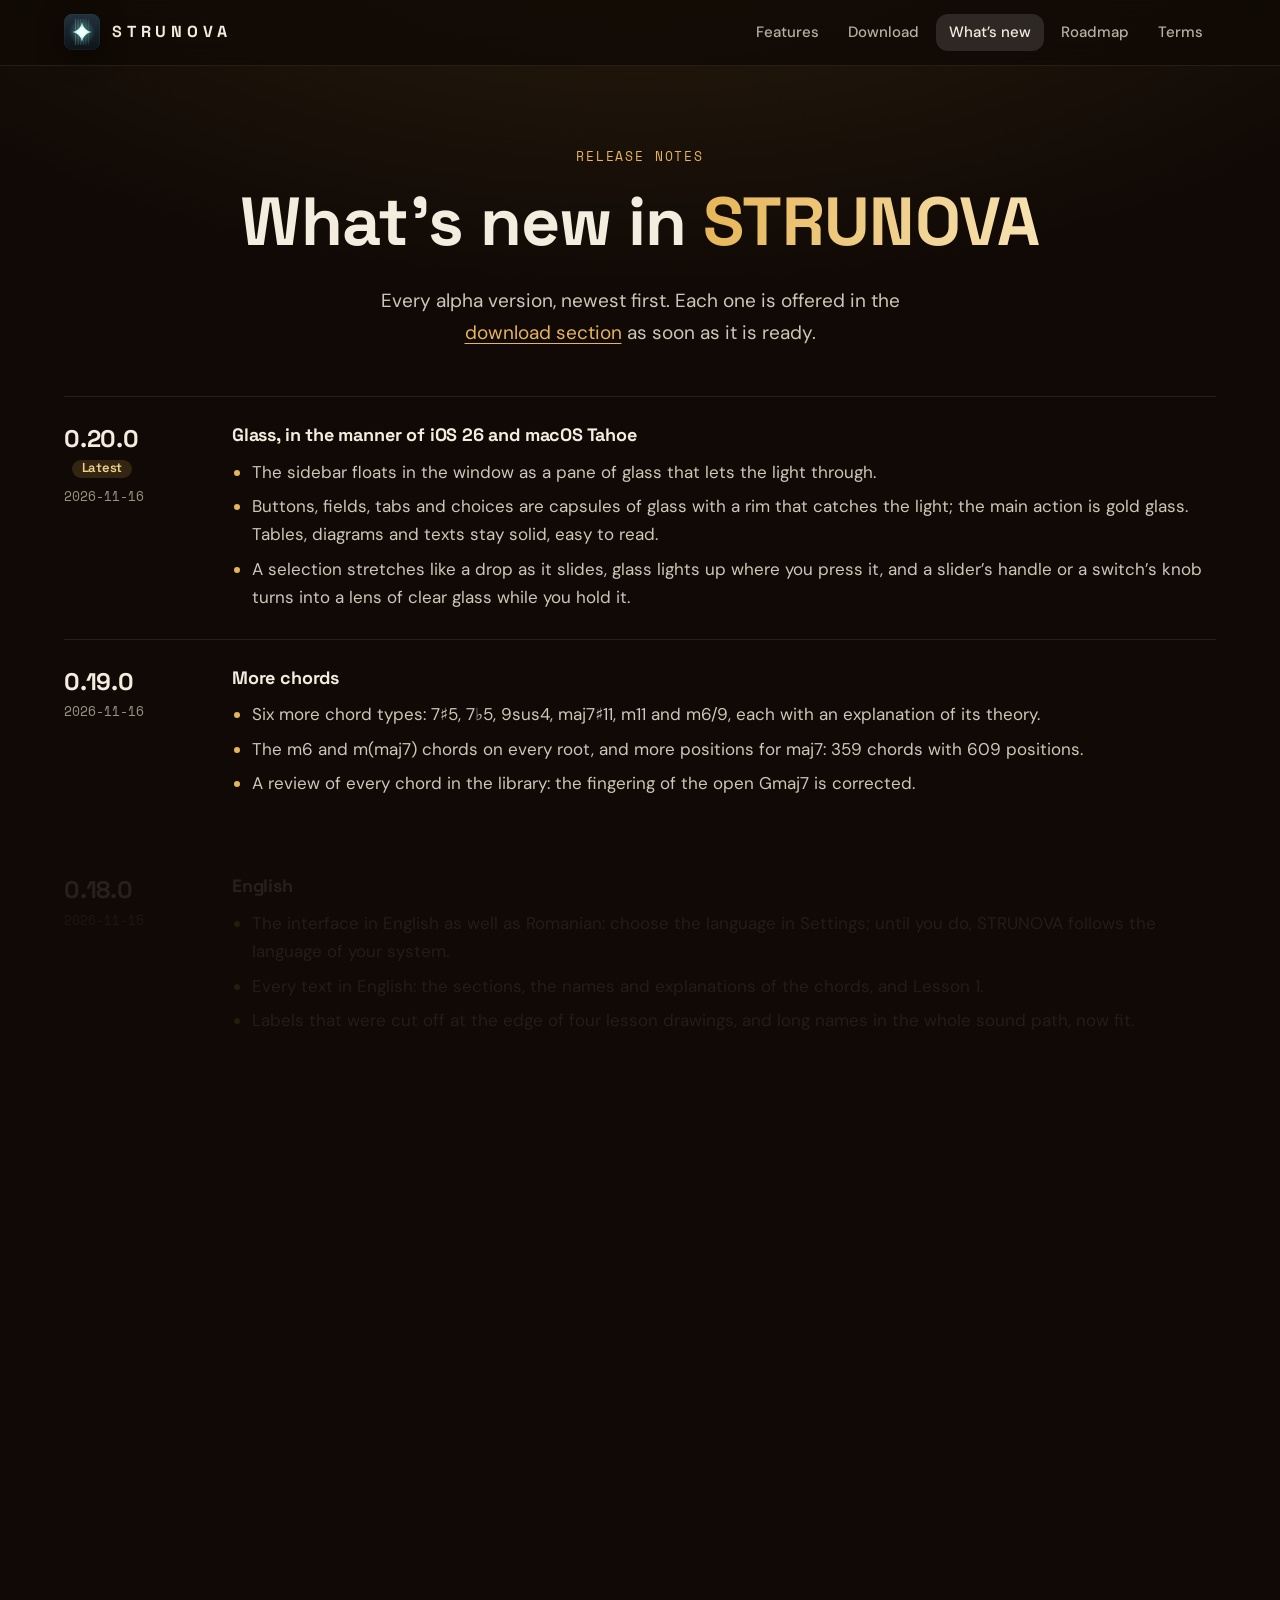
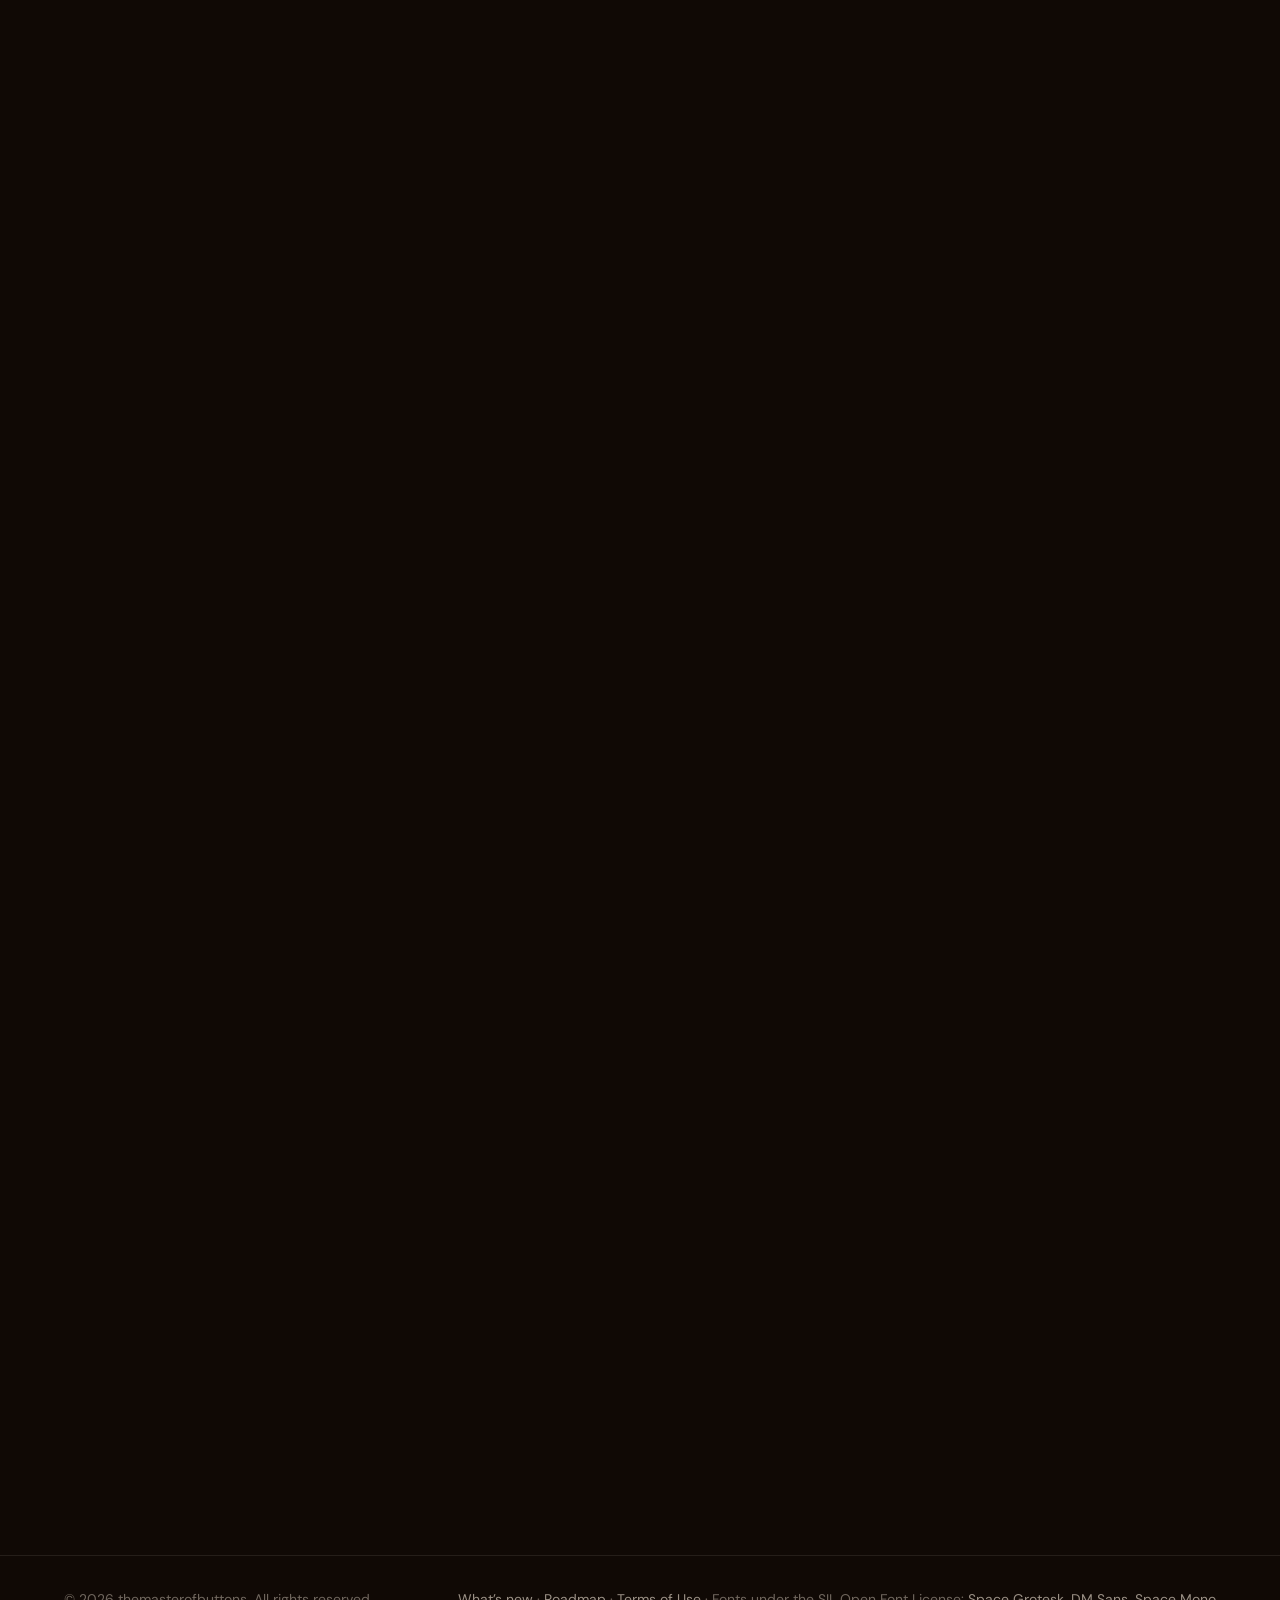
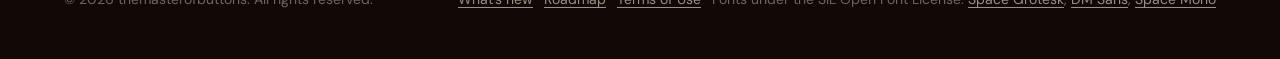
==== commit 5ded9c20: "Offer STRUNOVA 0.20.0 alpha: glass, in the manner of iOS 26 and macOS Tahoe A floating sidebar and c" ====
--- a/releases.html
+++ b/releases.html
@@ -69,7 +69,21 @@
       </div>
         <article class="release reveal">
           <div>
-            <h2>0.19.0 <span class="status latest">Latest</span></h2>
+            <h2>0.20.0 <span class="status latest">Latest</span></h2>
+            <time datetime="2026-11-16">2026-11-16</time>
+          </div>
+          <div>
+            <h3>Glass, in the manner of iOS 26 and macOS Tahoe</h3>
+            <ul>
+            <li>The sidebar floats in the window as a pane of glass that lets the light through.</li>
+            <li>Buttons, fields, tabs and choices are capsules of glass with a rim that catches the light; the main action is gold glass. Tables, diagrams and texts stay solid, easy to read.</li>
+            <li>A selection stretches like a drop as it slides, glass lights up where you press it, and a slider’s handle or a switch’s knob turns into a lens of clear glass while you hold it.</li>
+            </ul>
+          </div>
+        </article>
+        <article class="release reveal">
+          <div>
+            <h2>0.19.0</h2>
             <time datetime="2026-11-16">2026-11-16</time>
           </div>
           <div>
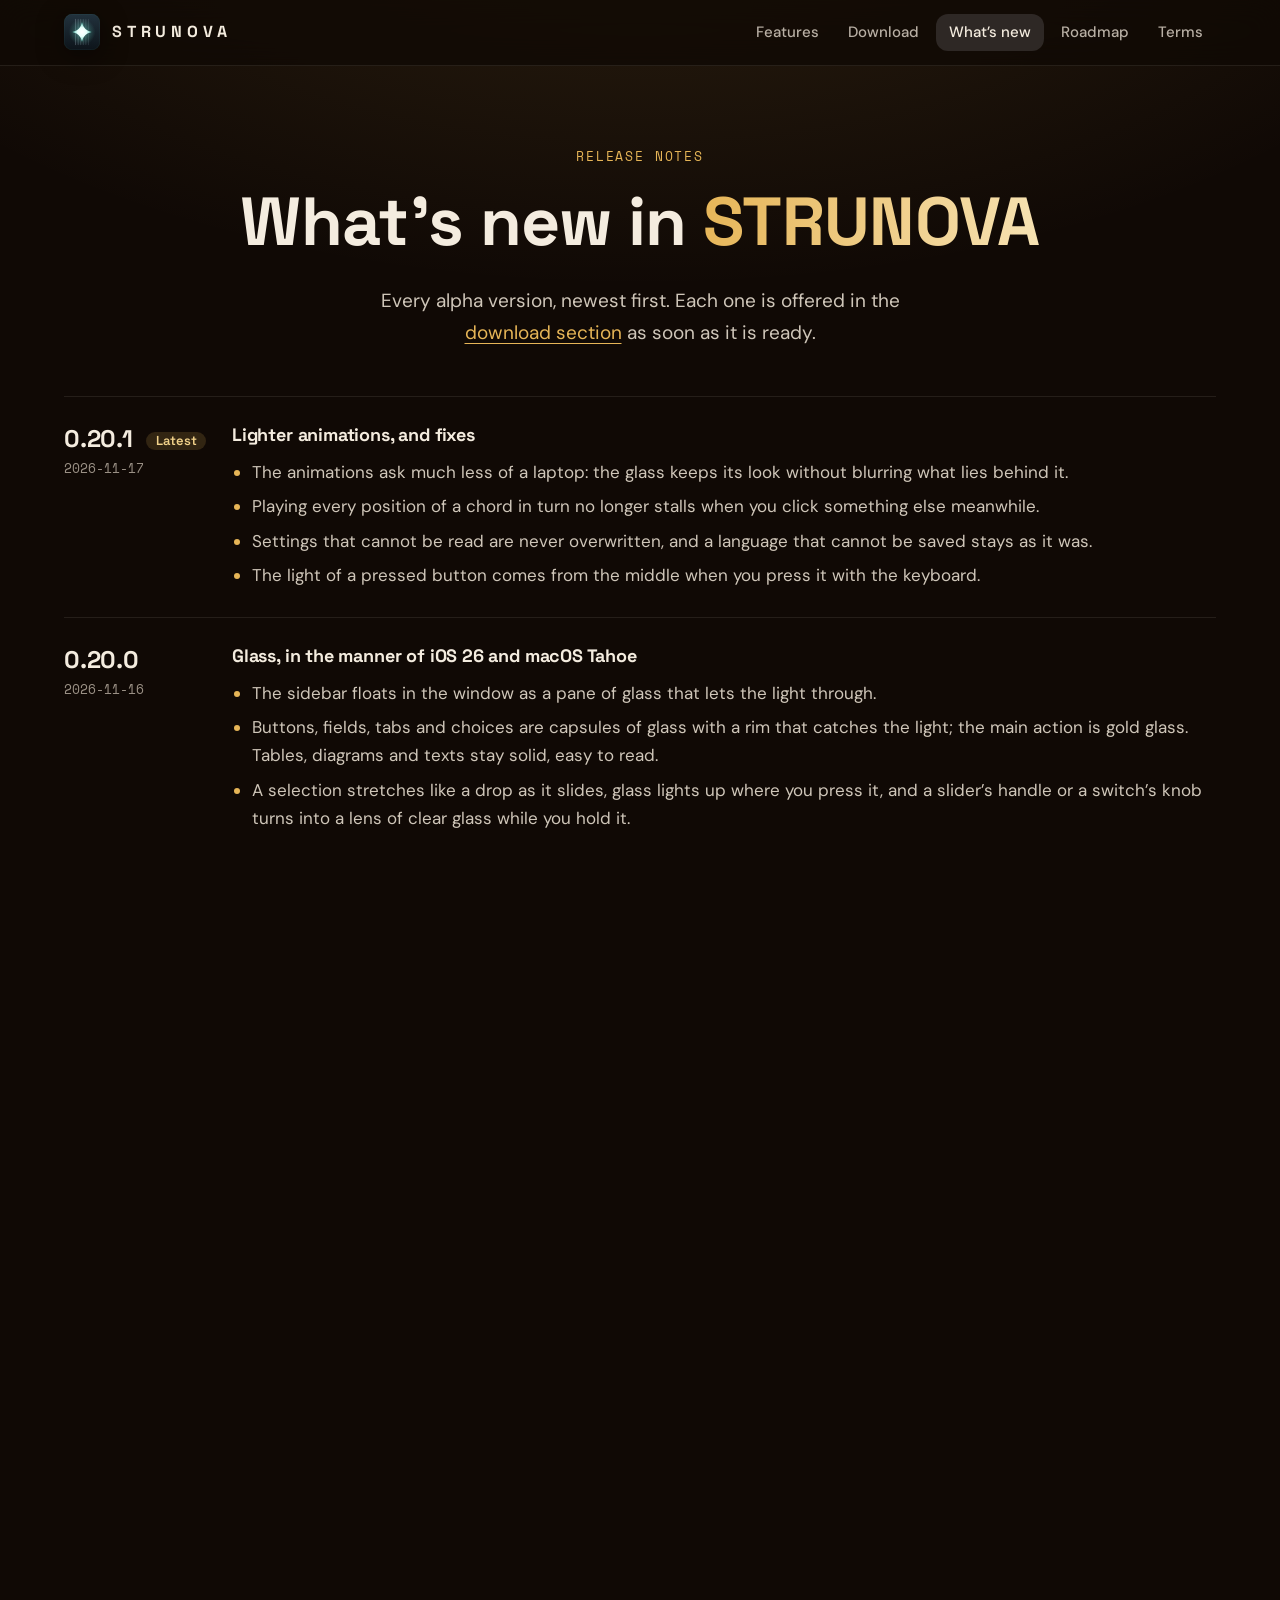
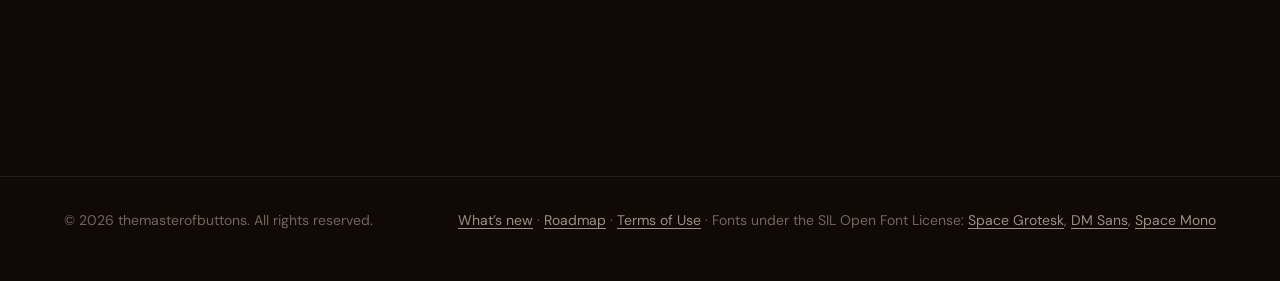
==== commit 54705f47: "Offer STRUNOVA 0.20.1 alpha: lighter animations, and fixes The animations ask less of a laptop, with" ====
--- a/releases.html
+++ b/releases.html
@@ -69,7 +69,22 @@
       </div>
         <article class="release reveal">
           <div>
-            <h2>0.20.0 <span class="status latest">Latest</span></h2>
+            <h2>0.20.1 <span class="status latest">Latest</span></h2>
+            <time datetime="2026-11-17">2026-11-17</time>
+          </div>
+          <div>
+            <h3>Lighter animations, and fixes</h3>
+            <ul>
+            <li>The animations ask much less of a laptop: the glass keeps its look without blurring what lies behind it.</li>
+            <li>Playing every position of a chord in turn no longer stalls when you click something else meanwhile.</li>
+            <li>Settings that cannot be read are never overwritten, and a language that cannot be saved stays as it was.</li>
+            <li>The light of a pressed button comes from the middle when you press it with the keyboard.</li>
+            </ul>
+          </div>
+        </article>
+        <article class="release reveal">
+          <div>
+            <h2>0.20.0</h2>
             <time datetime="2026-11-16">2026-11-16</time>
           </div>
           <div>
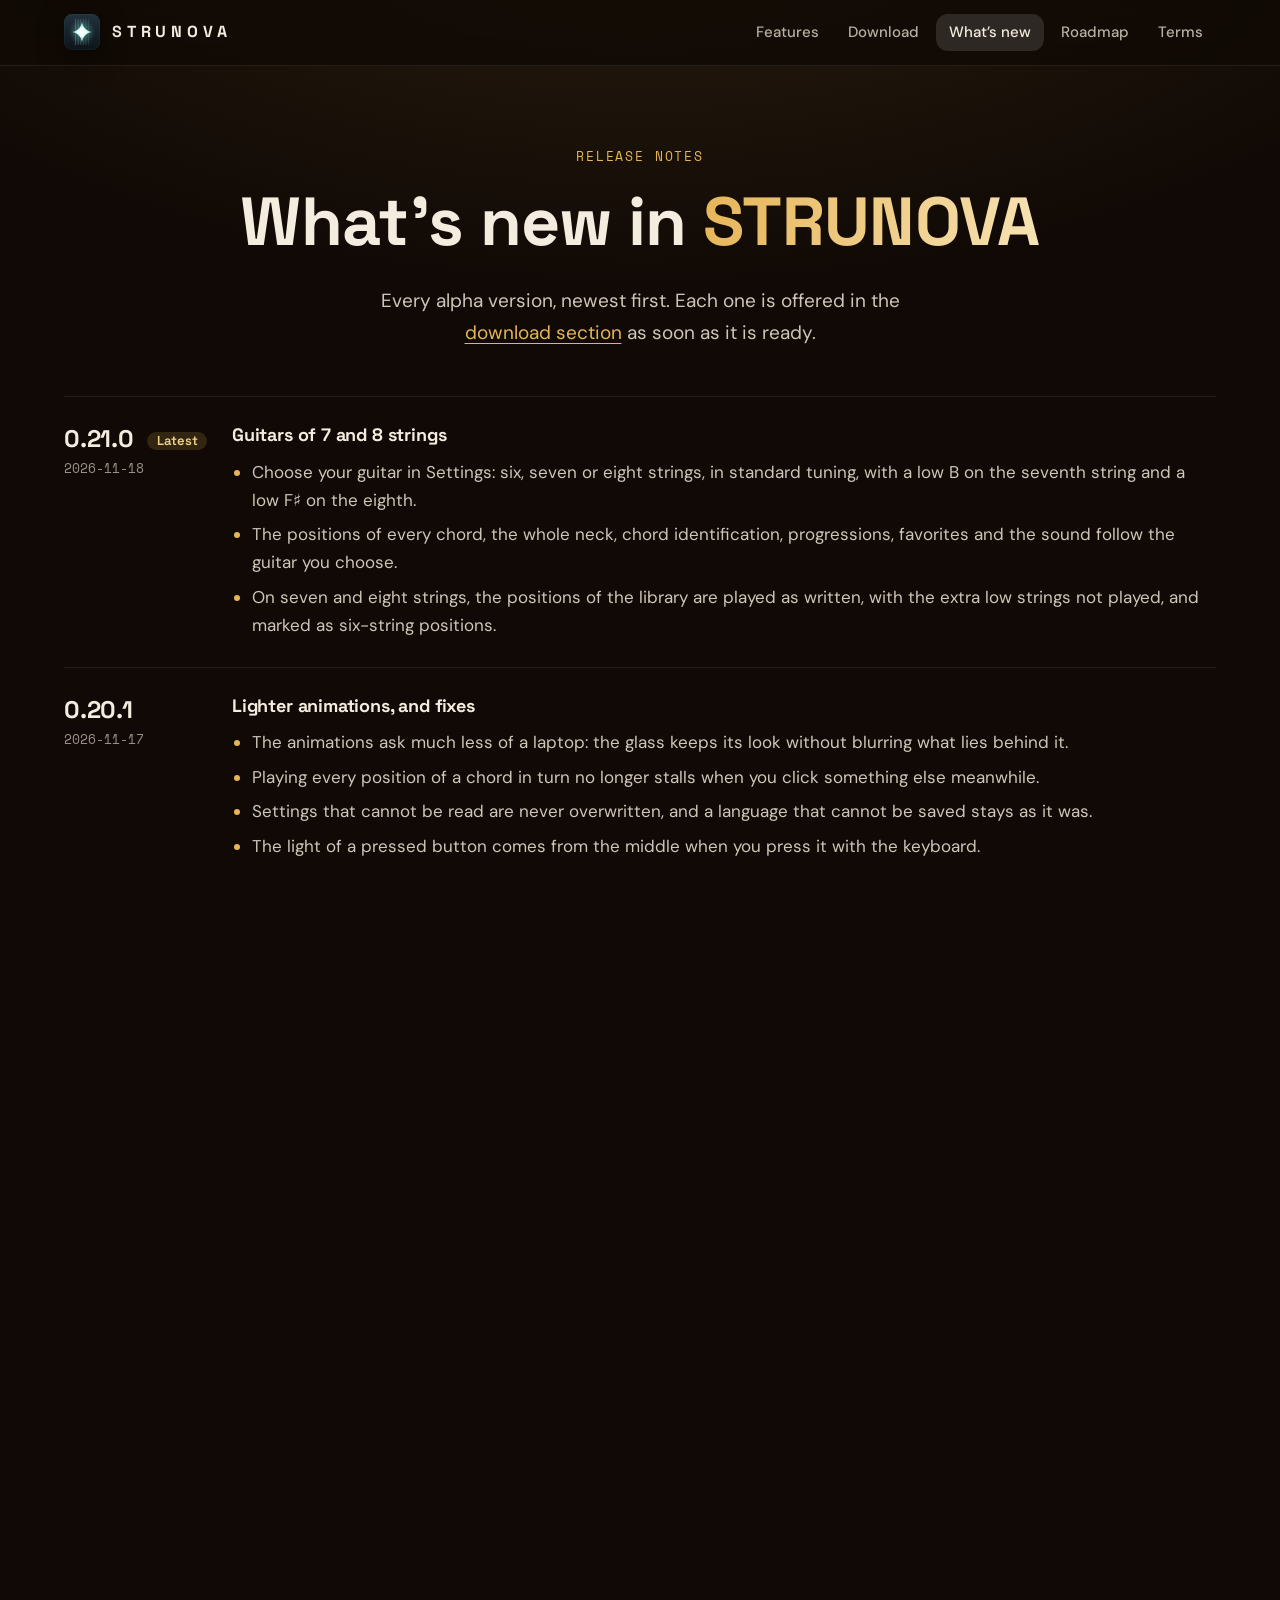
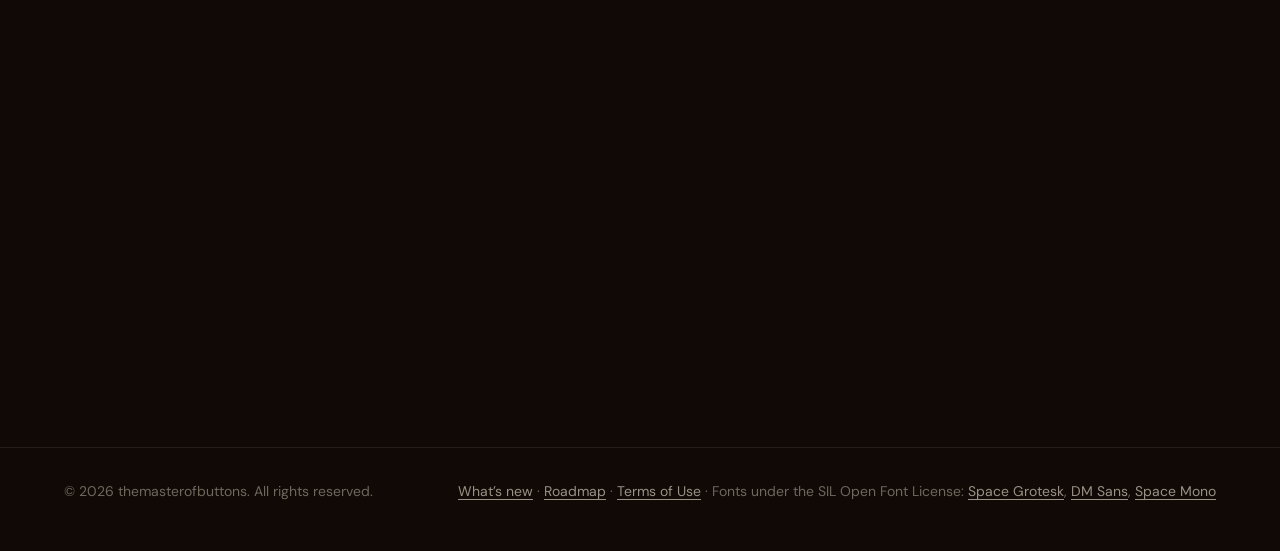
==== commit 2e4015c5: "Offer STRUNOVA 0.21.0 alpha: guitars of 7 and 8 strings Choose six, seven or eight strings in Settin" ====
--- a/releases.html
+++ b/releases.html
@@ -69,7 +69,21 @@
       </div>
         <article class="release reveal">
           <div>
-            <h2>0.20.1 <span class="status latest">Latest</span></h2>
+            <h2>0.21.0 <span class="status latest">Latest</span></h2>
+            <time datetime="2026-11-18">2026-11-18</time>
+          </div>
+          <div>
+            <h3>Guitars of 7 and 8 strings</h3>
+            <ul>
+            <li>Choose your guitar in Settings: six, seven or eight strings, in standard tuning, with a low B on the seventh string and a low F♯ on the eighth.</li>
+            <li>The positions of every chord, the whole neck, chord identification, progressions, favorites and the sound follow the guitar you choose.</li>
+            <li>On seven and eight strings, the positions of the library are played as written, with the extra low strings not played, and marked as six-string positions.</li>
+            </ul>
+          </div>
+        </article>
+        <article class="release reveal">
+          <div>
+            <h2>0.20.1</h2>
             <time datetime="2026-11-17">2026-11-17</time>
           </div>
           <div>
